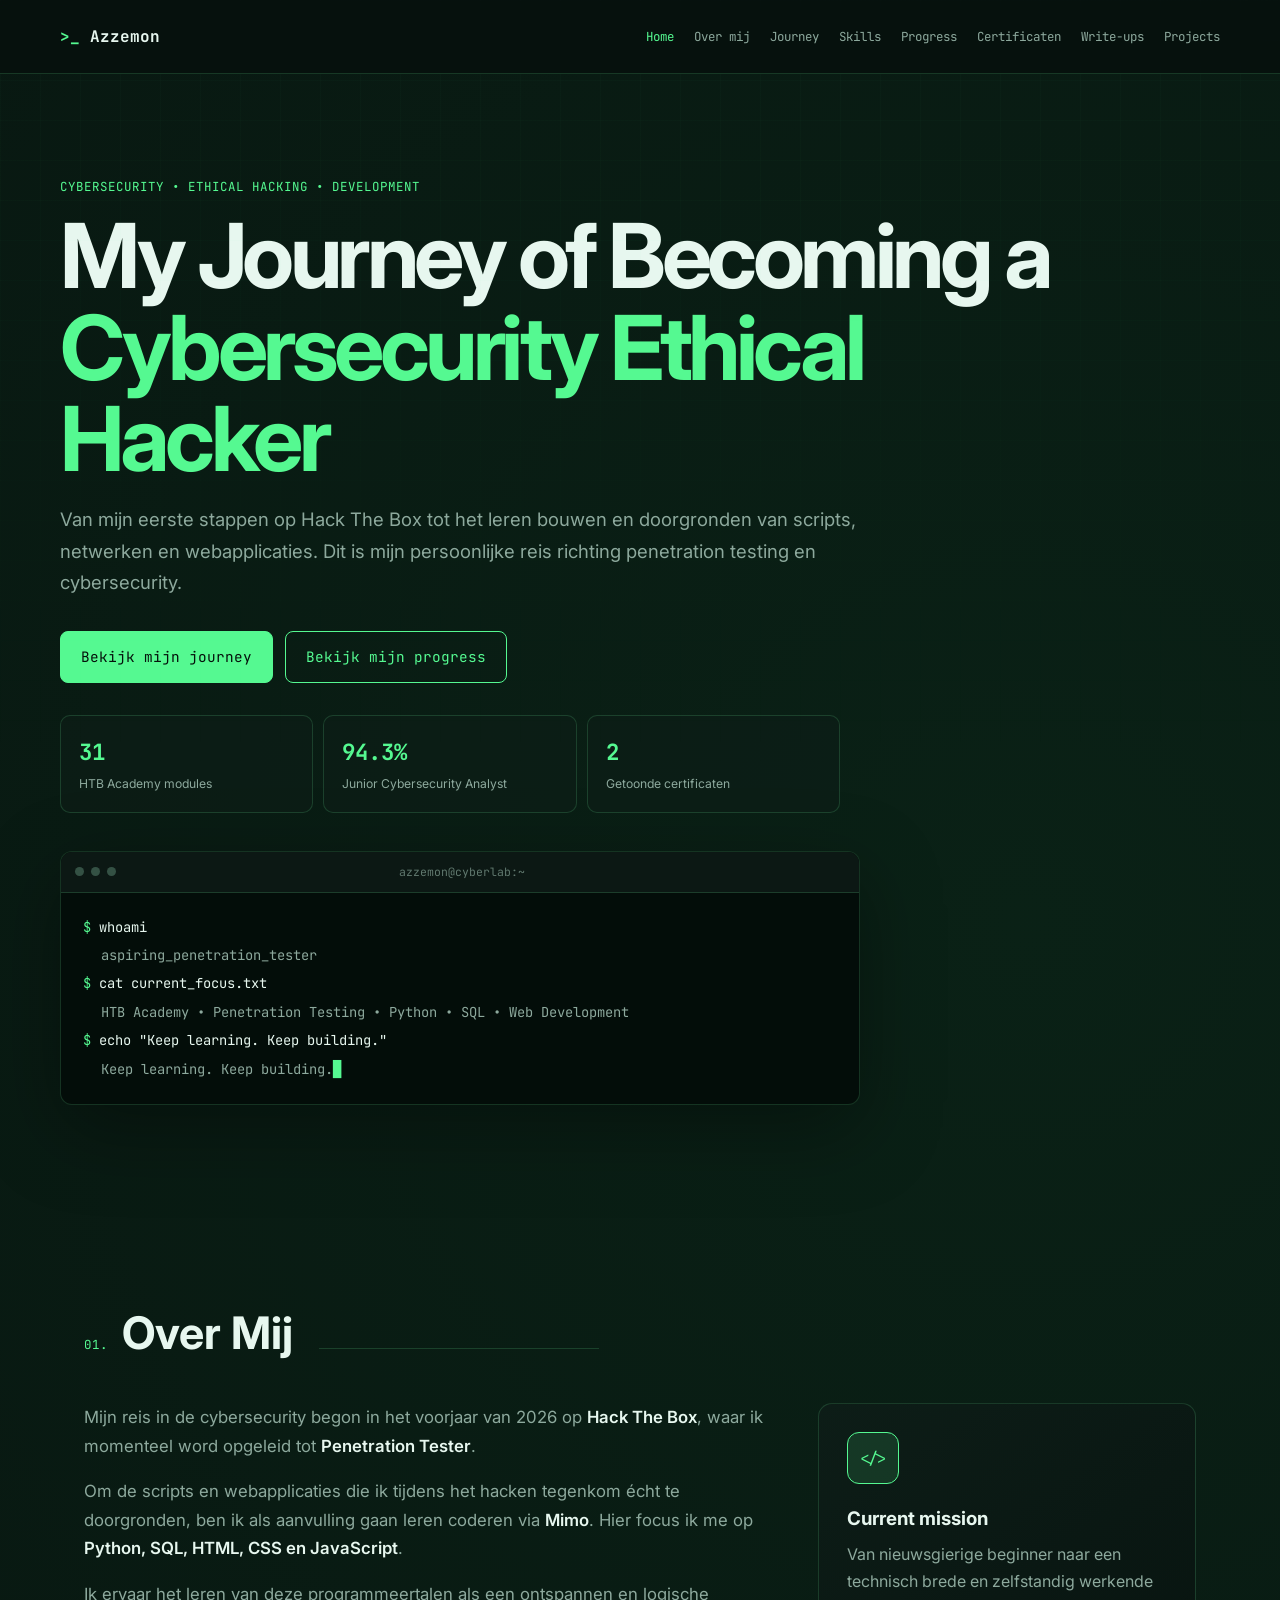
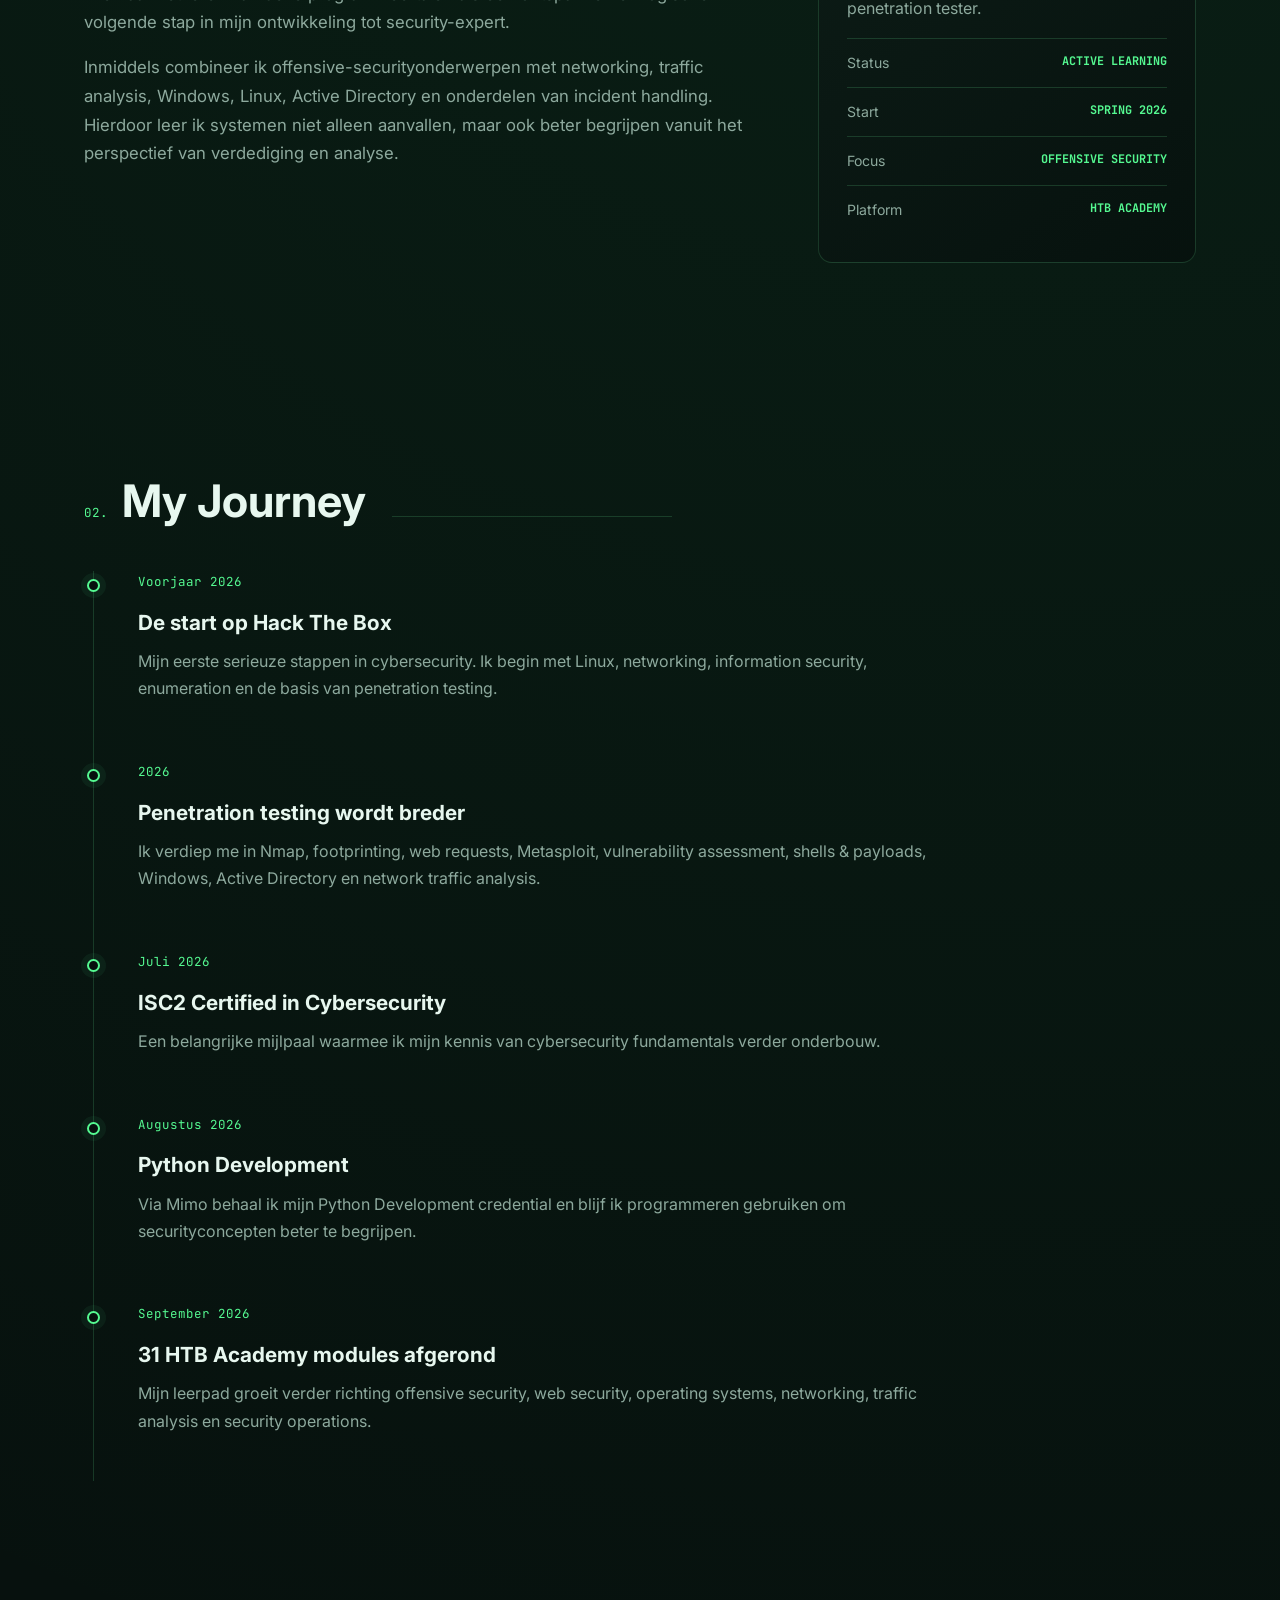
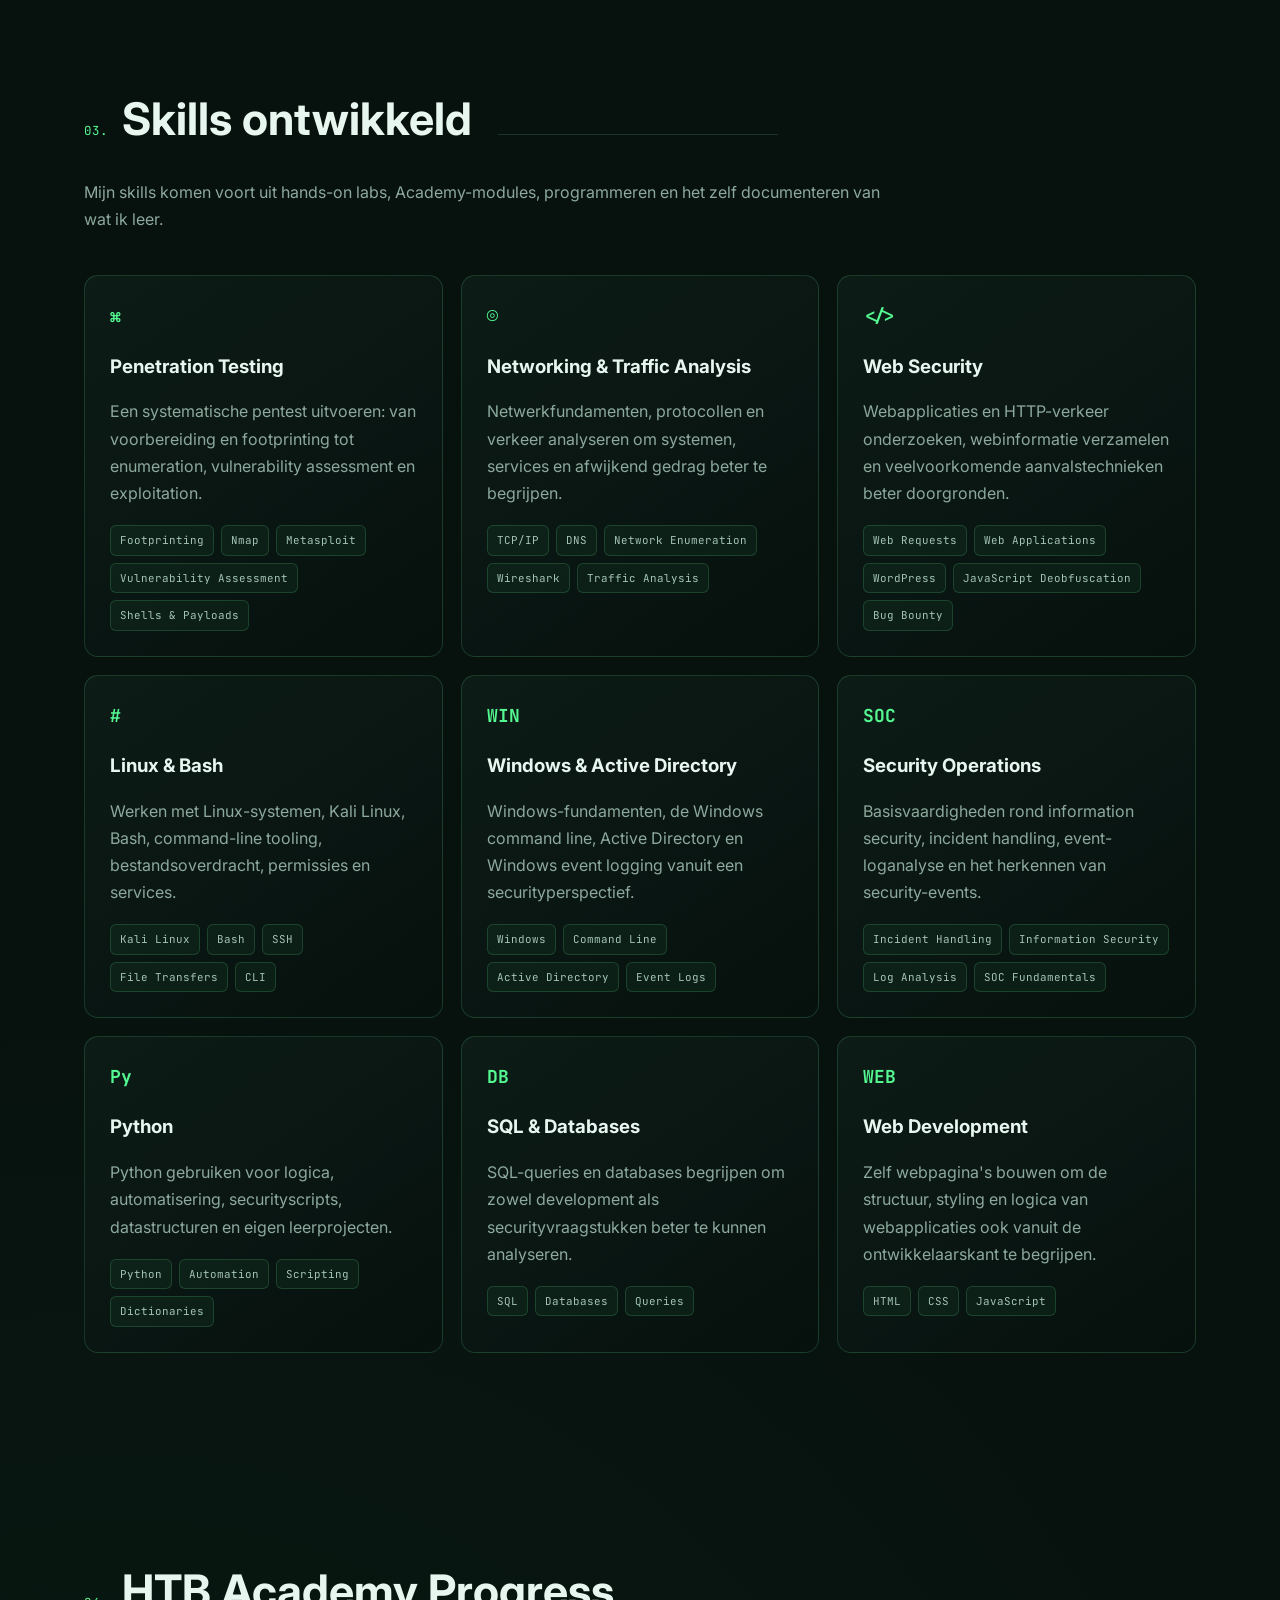
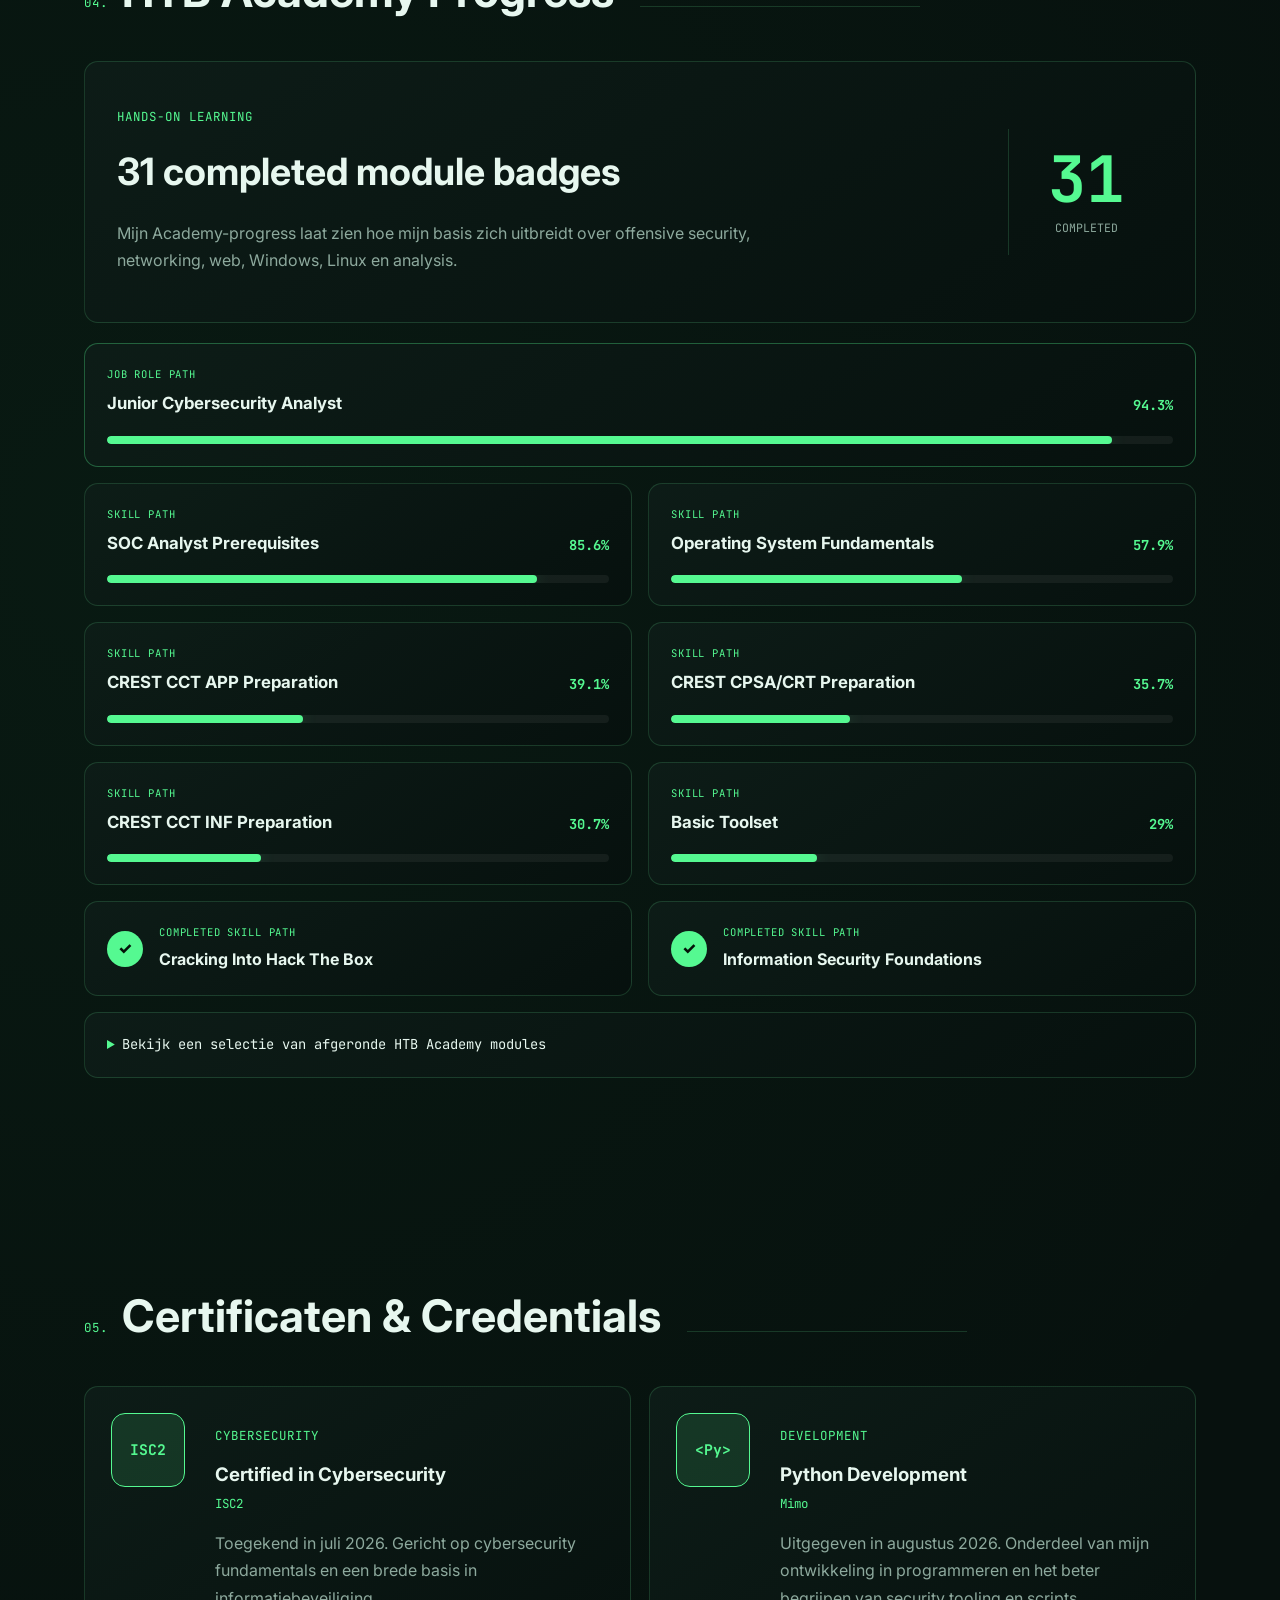
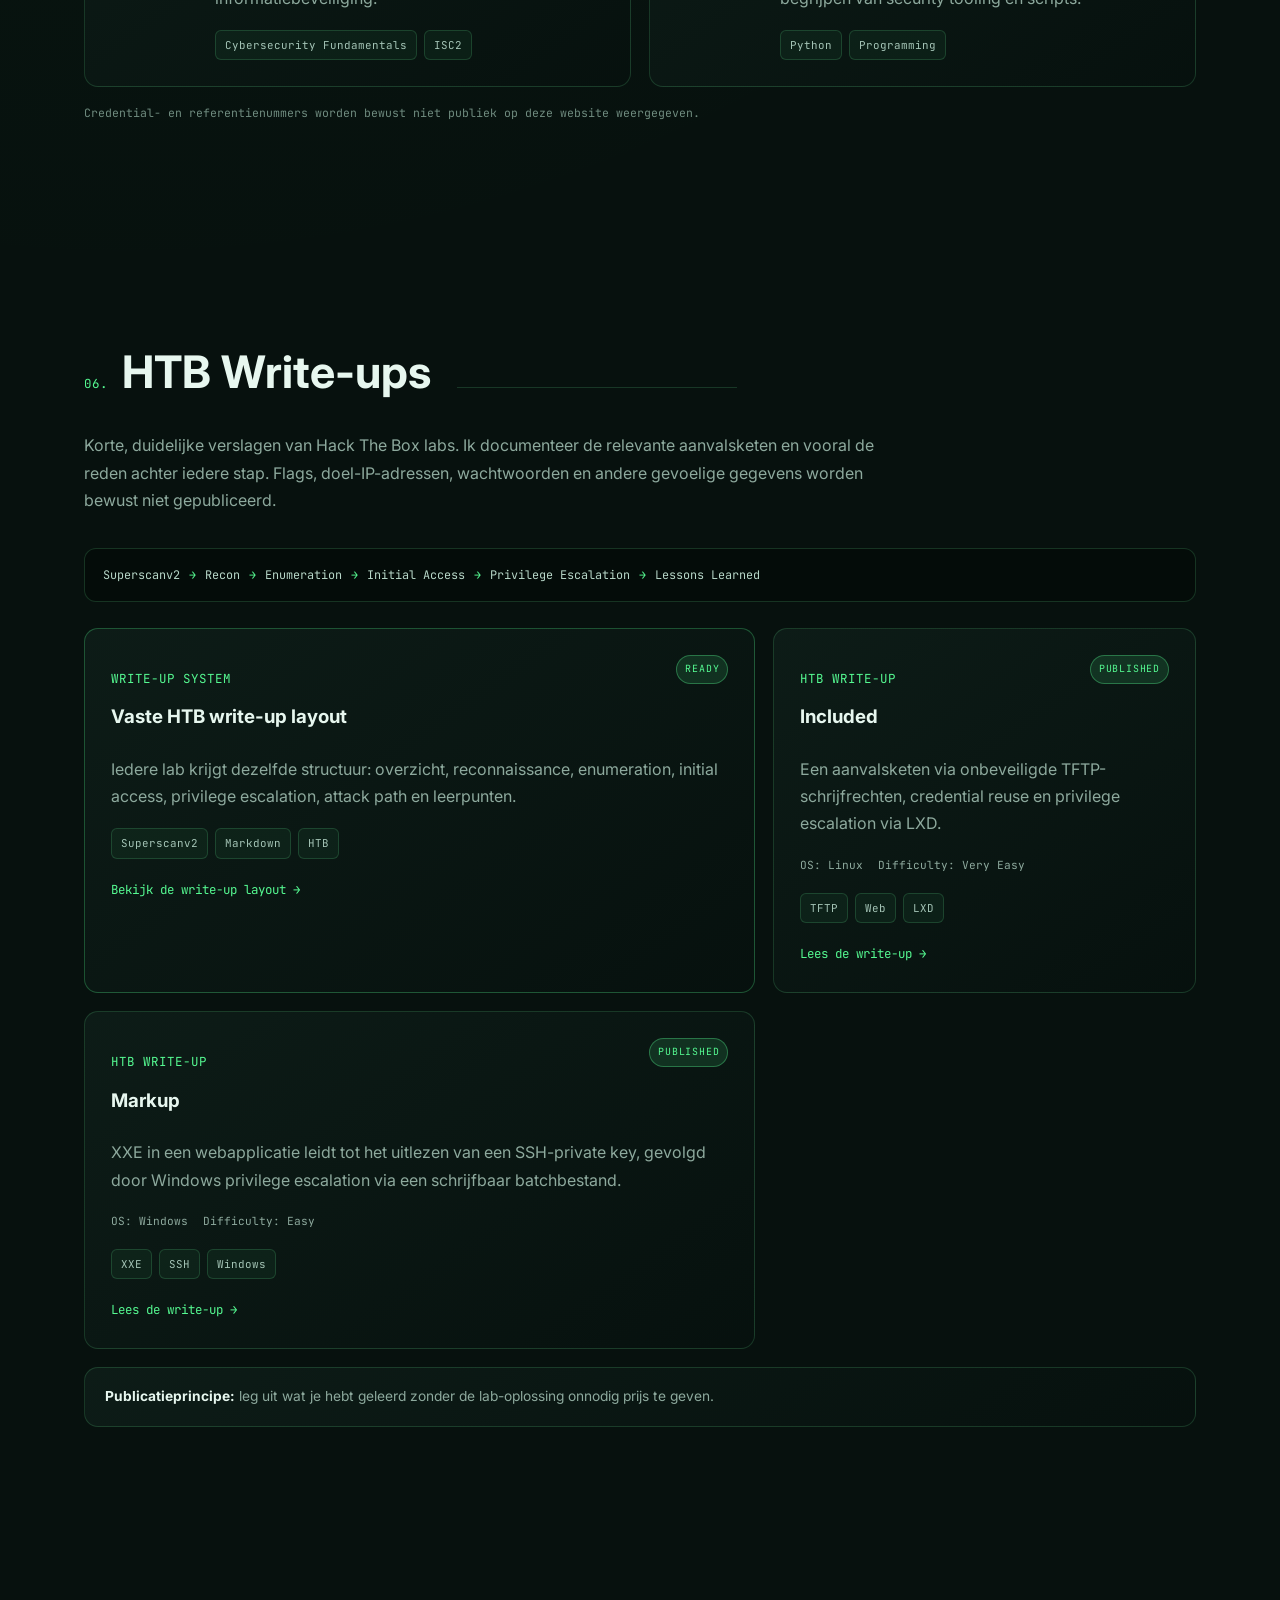
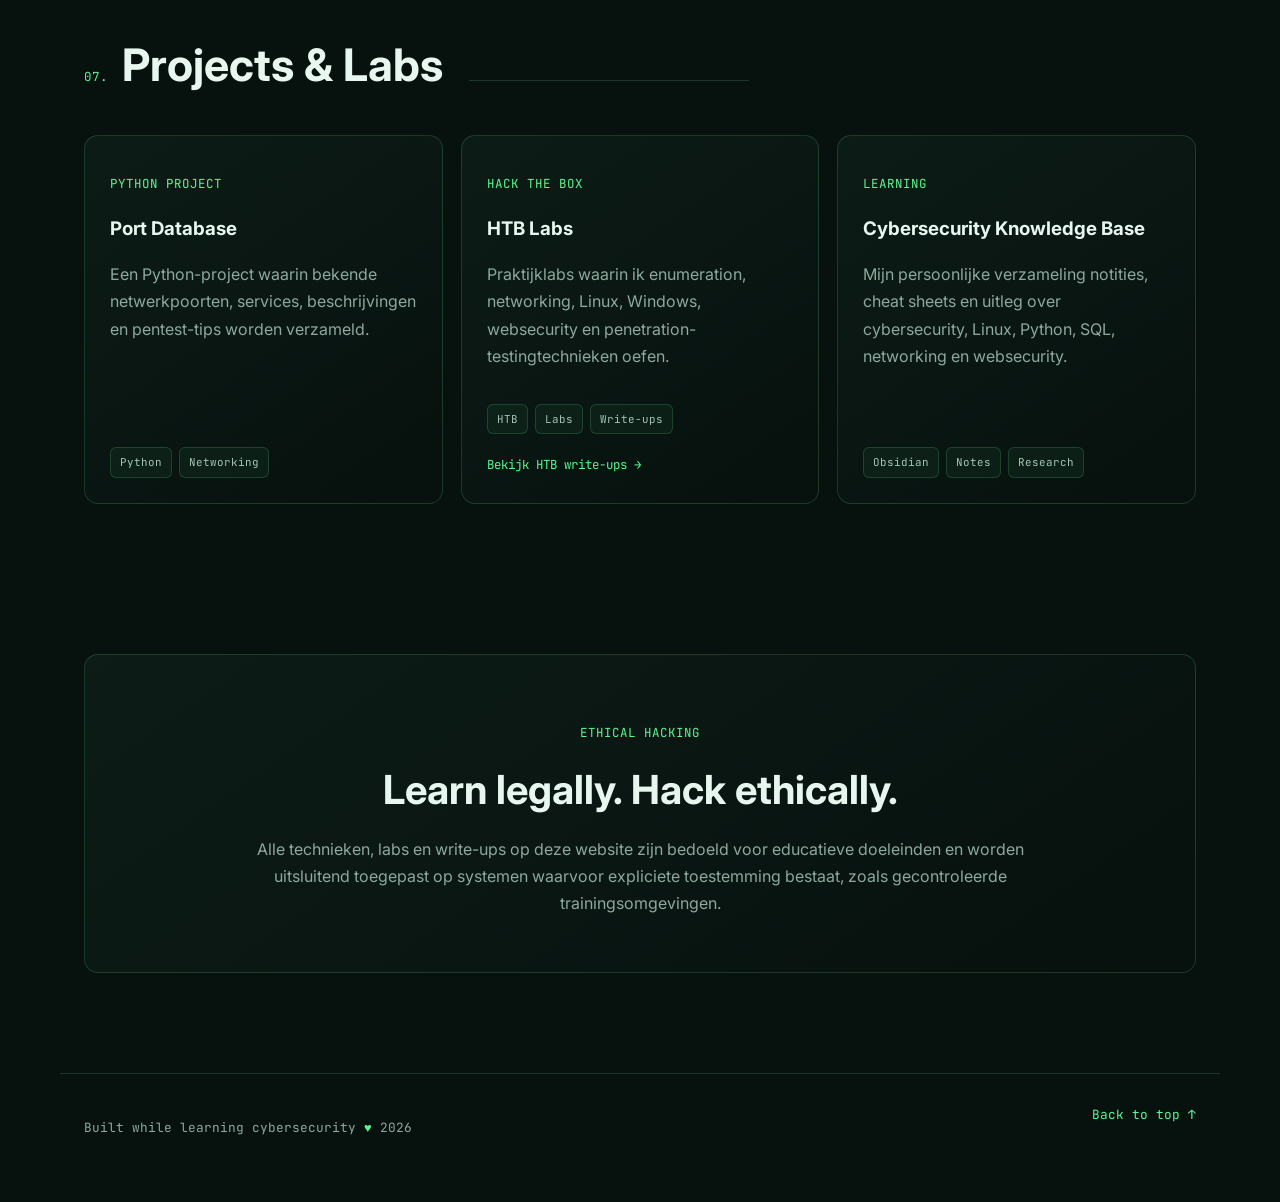
==== index.html @ 1c33bd92 "Initial website upload" ====
<!DOCTYPE html>
<html lang="nl">
<head>
  <meta charset="UTF-8">
  <meta name="viewport" content="width=device-width, initial-scale=1.0">
  <meta
    name="description"
    content="My Journey of Becoming a Cybersecurity Ethical Hacker - persoonlijke cybersecurity portfolio en leerjournaal."
  >
  <title>My Journey of Becoming a Cybersecurity Ethical Hacker</title>

  <link rel="preconnect" href="https://fonts.googleapis.com">
  <link rel="preconnect" href="https://fonts.gstatic.com" crossorigin>
  <link
    href="https://fonts.googleapis.com/css2?family=JetBrains+Mono:wght@400;500;600;700&family=Inter:wght@400;500;600;700&display=swap"
    rel="stylesheet"
  >
  <link rel="stylesheet" href="style.css">
</head>

<body>
  <header class="site-header">
    <a class="logo" href="#home"><span>&gt;_</span> Azzemon</a>

    <button
      class="menu-toggle"
      type="button"
      aria-label="Navigatie openen"
      aria-expanded="false"
    >
      <span></span>
      <span></span>
      <span></span>
    </button>

    <nav class="nav" aria-label="Hoofdnavigatie">
      <a href="#home">Home</a>
      <a href="#about">Over mij</a>
      <a href="#journey">Journey</a>
      <a href="#skills">Skills</a>
      <a href="#progress">Progress</a>
      <a href="#certificates">Certificaten</a>
      <a href="#writeups">Write-ups</a>
      <a href="#projects">Projects</a>
    </nav>
  </header>

  <main>
    <!-- HERO -->
    <section class="hero" id="home">
      <div class="hero-content">
        <p class="eyebrow">CYBERSECURITY • ETHICAL HACKING • DEVELOPMENT</p>

        <h1>
          My Journey of Becoming a
          <span>Cybersecurity Ethical Hacker</span>
        </h1>

        <p class="hero-copy">
          Van mijn eerste stappen op Hack The Box tot het leren bouwen en doorgronden
          van scripts, netwerken en webapplicaties. Dit is mijn persoonlijke reis
          richting penetration testing en cybersecurity.
        </p>

        <div class="hero-actions">
          <a class="button primary" href="#journey">Bekijk mijn journey</a>
          <a class="button secondary" href="#progress">Bekijk mijn progress</a>
        </div>

        <div class="quick-stats" aria-label="Cybersecurity voortgang">
          <article>
            <strong>31</strong>
            <span>HTB Academy modules</span>
          </article>
          <article>
            <strong>94.3%</strong>
            <span>Junior Cybersecurity Analyst</span>
          </article>
          <article>
            <strong>2</strong>
            <span>Getoonde certificaten</span>
          </article>
        </div>

        <div class="terminal" aria-label="Terminal voorbeeld">
          <div class="terminal-top">
            <span></span><span></span><span></span>
            <p>azzemon@cyberlab:~</p>
          </div>

          <div class="terminal-body">
            <p><span class="prompt">$</span> whoami</p>
            <p class="output">aspiring_penetration_tester</p>

            <p><span class="prompt">$</span> cat current_focus.txt</p>
            <p class="output">
              HTB Academy • Penetration Testing • Python • SQL • Web Development
            </p>

            <p><span class="prompt">$</span> echo "Keep learning. Keep building."</p>
            <p class="output">
              Keep learning. Keep building.<span class="cursor">█</span>
            </p>
          </div>
        </div>
      </div>
    </section>

    <!-- ABOUT -->
    <section class="section" id="about">
      <div class="section-heading">
        <p class="section-number">01.</p>
        <h2>Over Mij</h2>
      </div>

      <div class="about-grid">
        <div class="about-copy">
          <p>
            Mijn reis in de cybersecurity begon in het voorjaar van 2026 op
            <strong>Hack The Box</strong>, waar ik momenteel word opgeleid tot
            <strong>Penetration Tester</strong>.
          </p>

          <p>
            Om de scripts en webapplicaties die ik tijdens het hacken tegenkom écht
            te doorgronden, ben ik als aanvulling gaan leren coderen via
            <strong>Mimo</strong>. Hier focus ik me op
            <strong>Python, SQL, HTML, CSS en JavaScript</strong>.
          </p>

          <p>
            Ik ervaar het leren van deze programmeertalen als een ontspannen en
            logische volgende stap in mijn ontwikkeling tot security-expert.
          </p>

          <p>
            Inmiddels combineer ik offensive-securityonderwerpen met networking,
            traffic analysis, Windows, Linux, Active Directory en onderdelen van
            incident handling. Hierdoor leer ik systemen niet alleen aanvallen, maar
            ook beter begrijpen vanuit het perspectief van verdediging en analyse.
          </p>
        </div>

        <aside class="profile-card">
          <div class="profile-icon">&lt;/&gt;</div>
          <h3>Current mission</h3>
          <p>
            Van nieuwsgierige beginner naar een technisch brede en zelfstandig
            werkende penetration tester.
          </p>

          <div class="profile-stat">
            <span>Status</span>
            <strong>ACTIVE LEARNING</strong>
          </div>
          <div class="profile-stat">
            <span>Start</span>
            <strong>SPRING 2026</strong>
          </div>
          <div class="profile-stat">
            <span>Focus</span>
            <strong>OFFENSIVE SECURITY</strong>
          </div>
          <div class="profile-stat">
            <span>Platform</span>
            <strong>HTB ACADEMY</strong>
          </div>
        </aside>
      </div>
    </section>

    <!-- JOURNEY -->
    <section class="section" id="journey">
      <div class="section-heading">
        <p class="section-number">02.</p>
        <h2>My Journey</h2>
      </div>

      <div class="timeline">
        <article class="timeline-item">
          <div class="timeline-marker"></div>
          <p class="timeline-date">Voorjaar 2026</p>
          <h3>De start op Hack The Box</h3>
          <p>
            Mijn eerste serieuze stappen in cybersecurity. Ik begin met Linux,
            networking, information security, enumeration en de basis van
            penetration testing.
          </p>
        </article>

        <article class="timeline-item">
          <div class="timeline-marker"></div>
          <p class="timeline-date">2026</p>
          <h3>Penetration testing wordt breder</h3>
          <p>
            Ik verdiep me in Nmap, footprinting, web requests, Metasploit,
            vulnerability assessment, shells & payloads, Windows, Active Directory
            en network traffic analysis.
          </p>
        </article>

        <article class="timeline-item">
          <div class="timeline-marker"></div>
          <p class="timeline-date">Juli 2026</p>
          <h3>ISC2 Certified in Cybersecurity</h3>
          <p>
            Een belangrijke mijlpaal waarmee ik mijn kennis van cybersecurity
            fundamentals verder onderbouw.
          </p>
        </article>

        <article class="timeline-item">
          <div class="timeline-marker"></div>
          <p class="timeline-date">Augustus 2026</p>
          <h3>Python Development</h3>
          <p>
            Via Mimo behaal ik mijn Python Development credential en blijf ik
            programmeren gebruiken om securityconcepten beter te begrijpen.
          </p>
        </article>

        <article class="timeline-item">
          <div class="timeline-marker"></div>
          <p class="timeline-date">September 2026</p>
          <h3>31 HTB Academy modules afgerond</h3>
          <p>
            Mijn leerpad groeit verder richting offensive security, web security,
            operating systems, networking, traffic analysis en security operations.
          </p>
        </article>
      </div>
    </section>

    <!-- SKILLS -->
    <section class="section" id="skills">
      <div class="section-heading">
        <p class="section-number">03.</p>
        <h2>Skills ontwikkeld</h2>
      </div>

      <p class="section-intro">
        Mijn skills komen voort uit hands-on labs, Academy-modules, programmeren
        en het zelf documenteren van wat ik leer.
      </p>

      <div class="skills-grid">
        <article class="skill-card">
          <p class="skill-icon">⌘</p>
          <h3>Penetration Testing</h3>
          <p>
            Een systematische pentest uitvoeren: van voorbereiding en footprinting
            tot enumeration, vulnerability assessment en exploitation.
          </p>
          <div class="tags">
            <span>Footprinting</span>
            <span>Nmap</span>
            <span>Metasploit</span>
            <span>Vulnerability Assessment</span>
            <span>Shells & Payloads</span>
          </div>
        </article>

        <article class="skill-card">
          <p class="skill-icon">◎</p>
          <h3>Networking & Traffic Analysis</h3>
          <p>
            Netwerkfundamenten, protocollen en verkeer analyseren om systemen,
            services en afwijkend gedrag beter te begrijpen.
          </p>
          <div class="tags">
            <span>TCP/IP</span>
            <span>DNS</span>
            <span>Network Enumeration</span>
            <span>Wireshark</span>
            <span>Traffic Analysis</span>
          </div>
        </article>

        <article class="skill-card">
          <p class="skill-icon">&lt;/&gt;</p>
          <h3>Web Security</h3>
          <p>
            Webapplicaties en HTTP-verkeer onderzoeken, webinformatie verzamelen
            en veelvoorkomende aanvalstechnieken beter doorgronden.
          </p>
          <div class="tags">
            <span>Web Requests</span>
            <span>Web Applications</span>
            <span>WordPress</span>
            <span>JavaScript Deobfuscation</span>
            <span>Bug Bounty</span>
          </div>
        </article>

        <article class="skill-card">
          <p class="skill-icon">#</p>
          <h3>Linux & Bash</h3>
          <p>
            Werken met Linux-systemen, Kali Linux, Bash, command-line tooling,
            bestandsoverdracht, permissies en services.
          </p>
          <div class="tags">
            <span>Kali Linux</span>
            <span>Bash</span>
            <span>SSH</span>
            <span>File Transfers</span>
            <span>CLI</span>
          </div>
        </article>

        <article class="skill-card">
          <p class="skill-icon">WIN</p>
          <h3>Windows & Active Directory</h3>
          <p>
            Windows-fundamenten, de Windows command line, Active Directory en
            Windows event logging vanuit een securityperspectief.
          </p>
          <div class="tags">
            <span>Windows</span>
            <span>Command Line</span>
            <span>Active Directory</span>
            <span>Event Logs</span>
          </div>
        </article>

        <article class="skill-card">
          <p class="skill-icon">SOC</p>
          <h3>Security Operations</h3>
          <p>
            Basisvaardigheden rond information security, incident handling,
            event-loganalyse en het herkennen van security-events.
          </p>
          <div class="tags">
            <span>Incident Handling</span>
            <span>Information Security</span>
            <span>Log Analysis</span>
            <span>SOC Fundamentals</span>
          </div>
        </article>

        <article class="skill-card">
          <p class="skill-icon">Py</p>
          <h3>Python</h3>
          <p>
            Python gebruiken voor logica, automatisering, securityscripts,
            datastructuren en eigen leerprojecten.
          </p>
          <div class="tags">
            <span>Python</span>
            <span>Automation</span>
            <span>Scripting</span>
            <span>Dictionaries</span>
          </div>
        </article>

        <article class="skill-card">
          <p class="skill-icon">DB</p>
          <h3>SQL & Databases</h3>
          <p>
            SQL-queries en databases begrijpen om zowel development als
            securityvraagstukken beter te kunnen analyseren.
          </p>
          <div class="tags">
            <span>SQL</span>
            <span>Databases</span>
            <span>Queries</span>
          </div>
        </article>

        <article class="skill-card">
          <p class="skill-icon">WEB</p>
          <h3>Web Development</h3>
          <p>
            Zelf webpagina's bouwen om de structuur, styling en logica van
            webapplicaties ook vanuit de ontwikkelaarskant te begrijpen.
          </p>
          <div class="tags">
            <span>HTML</span>
            <span>CSS</span>
            <span>JavaScript</span>
          </div>
        </article>
      </div>
    </section>

    <!-- HTB PROGRESS -->
    <section class="section" id="progress">
      <div class="section-heading">
        <p class="section-number">04.</p>
        <h2>HTB Academy Progress</h2>
      </div>

      <div class="progress-hero">
        <div>
          <p class="eyebrow">HANDS-ON LEARNING</p>
          <h3>31 completed module badges</h3>
          <p>
            Mijn Academy-progress laat zien hoe mijn basis zich uitbreidt over
            offensive security, networking, web, Windows, Linux en analysis.
          </p>
        </div>

        <div class="progress-number">
          <strong>31</strong>
          <span>completed</span>
        </div>
      </div>

      <div class="path-grid">
        <article class="path-card featured">
          <div class="path-top">
            <div>
              <p class="path-label">JOB ROLE PATH</p>
              <h3>Junior Cybersecurity Analyst</h3>
            </div>
            <strong>94.3%</strong>
          </div>
          <div class="progress-track">
            <span style="width: 94.3%"></span>
          </div>
        </article>

        <article class="path-card">
          <div class="path-top">
            <div>
              <p class="path-label">SKILL PATH</p>
              <h3>SOC Analyst Prerequisites</h3>
            </div>
            <strong>85.6%</strong>
          </div>
          <div class="progress-track">
            <span style="width: 85.6%"></span>
          </div>
        </article>

        <article class="path-card">
          <div class="path-top">
            <div>
              <p class="path-label">SKILL PATH</p>
              <h3>Operating System Fundamentals</h3>
            </div>
            <strong>57.9%</strong>
          </div>
          <div class="progress-track">
            <span style="width: 57.9%"></span>
          </div>
        </article>

        <article class="path-card">
          <div class="path-top">
            <div>
              <p class="path-label">SKILL PATH</p>
              <h3>CREST CCT APP Preparation</h3>
            </div>
            <strong>39.1%</strong>
          </div>
          <div class="progress-track">
            <span style="width: 39.1%"></span>
          </div>
        </article>

        <article class="path-card">
          <div class="path-top">
            <div>
              <p class="path-label">SKILL PATH</p>
              <h3>CREST CPSA/CRT Preparation</h3>
            </div>
            <strong>35.7%</strong>
          </div>
          <div class="progress-track">
            <span style="width: 35.7%"></span>
          </div>
        </article>

        <article class="path-card">
          <div class="path-top">
            <div>
              <p class="path-label">SKILL PATH</p>
              <h3>CREST CCT INF Preparation</h3>
            </div>
            <strong>30.7%</strong>
          </div>
          <div class="progress-track">
            <span style="width: 30.7%"></span>
          </div>
        </article>

        <article class="path-card">
          <div class="path-top">
            <div>
              <p class="path-label">SKILL PATH</p>
              <h3>Basic Toolset</h3>
            </div>
            <strong>29%</strong>
          </div>
          <div class="progress-track">
            <span style="width: 29%"></span>
          </div>
        </article>
      </div>

      <div class="completed-paths">
        <article>
          <span class="check">✓</span>
          <div>
            <p class="path-label">COMPLETED SKILL PATH</p>
            <h3>Cracking Into Hack The Box</h3>
          </div>
        </article>

        <article>
          <span class="check">✓</span>
          <div>
            <p class="path-label">COMPLETED SKILL PATH</p>
            <h3>Information Security Foundations</h3>
          </div>
        </article>
      </div>

      <details class="module-list">
        <summary>Bekijk een selectie van afgeronde HTB Academy modules</summary>

        <div class="module-tags">
          <span>Learning Process</span>
          <span>Introduction to Academy</span>
          <span>Hacking WordPress</span>
          <span>Linux Fundamentals</span>
          <span>Network Enumeration with Nmap</span>
          <span>Introduction to Bash Scripting</span>
          <span>File Transfers</span>
          <span>Introduction to Networking</span>
          <span>Web Requests</span>
          <span>Using the Metasploit Framework</span>
          <span>JavaScript Deobfuscation</span>
          <span>Windows Fundamentals</span>
          <span>Introduction to Active Directory</span>
          <span>Introduction to Web Applications</span>
          <span>Getting Started</span>
          <span>Intro to Network Traffic Analysis</span>
          <span>Setting Up</span>
          <span>Penetration Testing Process</span>
          <span>Vulnerability Assessment</span>
          <span>Footprinting</span>
          <span>Shells &amp; Payloads</span>
          <span>Information Gathering - Web Edition</span>
          <span>Bug Bounty Hunting Process</span>
          <span>Introduction to Windows Command Line</span>
          <span>Incident Handling Process</span>
          <span>Windows Event Logs</span>
          <span>Introduction to Information Security</span>
          <span>Introduction to Penetration Testing</span>
          <span>Network Foundations</span>
          <span>Pentest in a Nutshell</span>
          <span>Malware Traffic Analysis with Wireshark</span>
        </div>
      </details>
    </section>

    <!-- CERTIFICATES -->
    <section class="section" id="certificates">
      <div class="section-heading">
        <p class="section-number">05.</p>
        <h2>Certificaten & Credentials</h2>
      </div>

      <div class="certificate-grid">
        <article class="certificate-card">
          <div class="certificate-badge">ISC2</div>
          <div>
            <p class="project-type">CYBERSECURITY</p>
            <h3>Certified in Cybersecurity</h3>
            <p class="issuer">ISC2</p>
            <p>
              Toegekend in juli 2026. Gericht op cybersecurity fundamentals en een
              brede basis in informatiebeveiliging.
            </p>
            <div class="tags">
              <span>Cybersecurity Fundamentals</span>
              <span>ISC2</span>
            </div>
          </div>
        </article>

        <article class="certificate-card">
          <div class="certificate-badge">&lt;Py&gt;</div>
          <div>
            <p class="project-type">DEVELOPMENT</p>
            <h3>Python Development</h3>
            <p class="issuer">Mimo</p>
            <p>
              Uitgegeven in augustus 2026. Onderdeel van mijn ontwikkeling in
              programmeren en het beter begrijpen van security tooling en scripts.
            </p>
            <div class="tags">
              <span>Python</span>
              <span>Programming</span>
            </div>
          </div>
        </article>
      </div>

      <p class="privacy-note">
        Credential- en referentienummers worden bewust niet publiek op deze website
        weergegeven.
      </p>
    </section>

    <!-- HTB WRITE-UPS -->
    <section class="section" id="writeups">
      <div class="section-heading">
        <p class="section-number">06.</p>
        <h2>HTB Write-ups</h2>
      </div>

      <p class="section-intro">
        Korte, duidelijke verslagen van Hack The Box labs. Ik documenteer de relevante
        aanvalsketen en vooral de reden achter iedere stap. Flags, doel-IP-adressen,
        wachtwoorden en andere gevoelige gegevens worden bewust niet gepubliceerd.
      </p>

      <div class="writeup-workflow" aria-label="Write-up workflow">
        <span>Superscanv2</span>
        <b>→</b>
        <span>Recon</span>
        <b>→</b>
        <span>Enumeration</span>
        <b>→</b>
        <span>Initial Access</span>
        <b>→</b>
        <span>Privilege Escalation</span>
        <b>→</b>
        <span>Lessons Learned</span>
      </div>

      <div class="writeups-grid">
        <article class="writeup-card writeup-card-featured">
          <div class="writeup-card-top">
            <div>
              <p class="project-type">WRITE-UP SYSTEM</p>
              <h3>Vaste HTB write-up layout</h3>
            </div>
            <span class="status-badge">READY</span>
          </div>
          <p>
            Iedere lab krijgt dezelfde structuur: overzicht, reconnaissance,
            enumeration, initial access, privilege escalation, attack path en leerpunten.
          </p>
          <div class="tags">
            <span>Superscanv2</span>
            <span>Markdown</span>
            <span>HTB</span>
          </div>
          <a class="text-link" href="writeups/_template.html">Bekijk de write-up layout →</a>
        </article>

        <article class="writeup-card">
          <div class="writeup-card-top">
            <div>
              <p class="project-type">HTB WRITE-UP</p>
              <h3>Included</h3>
            </div>
            <span class="status-badge">PUBLISHED</span>
          </div>
          <p>
            Een aanvalsketen via onbeveiligde TFTP-schrijfrechten, credential reuse
            en privilege escalation via LXD.
          </p>
          <div class="writeup-meta">
            <span>OS: Linux</span>
            <span>Difficulty: Very Easy</span>
          </div>
          <div class="tags">
            <span>TFTP</span>
            <span>Web</span>
            <span>LXD</span>
          </div>
          <a class="text-link" href="writeups/included.html">Lees de write-up →</a>
        </article>

        <article class="writeup-card">
          <div class="writeup-card-top">
            <div>
              <p class="project-type">HTB WRITE-UP</p>
              <h3>Markup</h3>
            </div>
            <span class="status-badge">PUBLISHED</span>
          </div>
          <p>
            XXE in een webapplicatie leidt tot het uitlezen van een SSH-private key,
            gevolgd door Windows privilege escalation via een schrijfbaar batchbestand.
          </p>
          <div class="writeup-meta">
            <span>OS: Windows</span>
            <span>Difficulty: Easy</span>
          </div>
          <div class="tags">
            <span>XXE</span>
            <span>SSH</span>
            <span>Windows</span>
          </div>
          <a class="text-link" href="writeups/markup.html">Lees de write-up →</a>
        </article>
      </div>

      <div class="publication-note">
        <p><strong>Publicatieprincipe:</strong> leg uit wat je hebt geleerd zonder de lab-oplossing onnodig prijs te geven.</p>
      </div>
    </section>

    <!-- PROJECTS -->
    <section class="section" id="projects">
      <div class="section-heading">
        <p class="section-number">07.</p>
        <h2>Projects & Labs</h2>
      </div>

      <div class="projects-grid">
        <article class="project-card">
          <div>
            <p class="project-type">PYTHON PROJECT</p>
            <h3>Port Database</h3>
            <p>
              Een Python-project waarin bekende netwerkpoorten, services,
              beschrijvingen en pentest-tips worden verzameld.
            </p>
          </div>

          <div class="tags">
            <span>Python</span>
            <span>Networking</span>
          </div>
        </article>

        <article class="project-card">
          <div>
            <p class="project-type">HACK THE BOX</p>
            <h3>HTB Labs</h3>
            <p>
              Praktijklabs waarin ik enumeration, networking, Linux, Windows,
              websecurity en penetration-testingtechnieken oefen.
            </p>
          </div>

          <div>
            <div class="tags">
              <span>HTB</span>
              <span>Labs</span>
              <span>Write-ups</span>
            </div>
            <a class="text-link" href="#writeups">Bekijk HTB write-ups →</a>
          </div>
        </article>

        <article class="project-card">
          <div>
            <p class="project-type">LEARNING</p>
            <h3>Cybersecurity Knowledge Base</h3>
            <p>
              Mijn persoonlijke verzameling notities, cheat sheets en uitleg over
              cybersecurity, Linux, Python, SQL, networking en websecurity.
            </p>
          </div>

          <div class="tags">
            <span>Obsidian</span>
            <span>Notes</span>
            <span>Research</span>
          </div>
        </article>
      </div>
    </section>

    <!-- ETHICS -->
    <section class="ethics section">
      <div class="ethics-card">
        <p class="section-number">ETHICAL HACKING</p>
        <h2>Learn legally. Hack ethically.</h2>
        <p>
          Alle technieken, labs en write-ups op deze website zijn bedoeld voor
          educatieve doeleinden en worden uitsluitend toegepast op systemen waarvoor
          expliciete toestemming bestaat, zoals gecontroleerde trainingsomgevingen.
        </p>
      </div>
    </section>
  </main>

  <footer>
    <p>Built while learning cybersecurity <span>♥</span> 2026</p>
    <a href="#home">Back to top ↑</a>
  </footer>

  <script src="script.js"></script>
</body>
</html>
---- style.css ----
/* ============================================
   My Journey of Becoming a Cybersecurity
   Ethical Hacker
   ============================================ */

:root {
  --bg: #07110e;
  --bg-soft: #0b1713;
  --card: #0e1d18;
  --card-hover: #12251e;
  --text: #e7f7ef;
  --muted: #8da99d;
  --accent: #55f991;
  --accent-soft: rgba(85, 249, 145, 0.12);
  --border: rgba(112, 255, 163, 0.16);
  --max-width: 1160px;
}

* {
  box-sizing: border-box;
}

html {
  scroll-behavior: smooth;
  scroll-padding-top: 92px;
}

body {
  margin: 0;
  background:
    radial-gradient(circle at 80% 10%, rgba(36, 175, 91, 0.10), transparent 30%),
    radial-gradient(circle at 10% 58%, rgba(36, 175, 91, 0.055), transparent 25%),
    var(--bg);
  color: var(--text);
  font-family: "Inter", sans-serif;
  line-height: 1.7;
}

body::before {
  content: "";
  position: fixed;
  inset: 0;
  pointer-events: none;
  background-image:
    linear-gradient(rgba(85, 249, 145, 0.025) 1px, transparent 1px),
    linear-gradient(90deg, rgba(85, 249, 145, 0.025) 1px, transparent 1px);
  background-size: 40px 40px;
  mask-image: linear-gradient(to bottom, black, transparent 90%);
}

a {
  color: inherit;
}

.site-header {
  position: sticky;
  top: 0;
  z-index: 50;
  display: flex;
  align-items: center;
  justify-content: space-between;
  min-height: 74px;
  padding: 0 max(24px, calc((100vw - var(--max-width)) / 2));
  background: rgba(7, 17, 14, 0.9);
  border-bottom: 1px solid var(--border);
  backdrop-filter: blur(18px);
}

.logo {
  flex: 0 0 auto;
  color: var(--text);
  text-decoration: none;
  font-family: "JetBrains Mono", monospace;
  font-weight: 700;
}

.logo span {
  color: var(--accent);
}

.nav {
  display: flex;
  align-items: center;
  justify-content: flex-end;
  flex-wrap: wrap;
  gap: 20px;
}

.nav a {
  color: var(--muted);
  text-decoration: none;
  font-family: "JetBrains Mono", monospace;
  font-size: 0.78rem;
  transition: 0.2s ease;
}

.nav a:hover,
.nav a.active {
  color: var(--accent);
}

.menu-toggle {
  display: none;
  width: 42px;
  height: 42px;
  border: 1px solid var(--border);
  background: transparent;
  border-radius: 8px;
}

.menu-toggle span {
  display: block;
  width: 19px;
  height: 1px;
  margin: 5px auto;
  background: var(--accent);
}

.hero {
  min-height: calc(100vh - 74px);
  display: grid;
  place-items: center;
  padding: 90px 24px;
}

.hero-content,
.section,
footer {
  width: min(100%, var(--max-width));
  margin-inline: auto;
}

.eyebrow,
.section-number,
.timeline-date,
.project-type,
.path-label {
  color: var(--accent);
  font-family: "JetBrains Mono", monospace;
  letter-spacing: 0.08em;
  font-size: 0.78rem;
}

.hero h1 {
  max-width: 1000px;
  margin: 12px 0 20px;
  font-size: clamp(2.65rem, 7vw, 5.8rem);
  line-height: 1.02;
  letter-spacing: -0.05em;
}

.hero h1 span {
  display: block;
  color: var(--accent);
}

.hero-copy {
  max-width: 800px;
  color: var(--muted);
  font-size: clamp(1rem, 2vw, 1.16rem);
}

.hero-actions {
  display: flex;
  flex-wrap: wrap;
  gap: 12px;
  margin: 32px 0;
}

.button {
  display: inline-block;
  padding: 13px 20px;
  border: 1px solid var(--accent);
  border-radius: 8px;
  text-decoration: none;
  font-family: "JetBrains Mono", monospace;
  font-size: 0.9rem;
  transition: 0.2s ease;
}

.button.primary {
  color: #05110b;
  background: var(--accent);
}

.button.primary:hover {
  transform: translateY(-2px);
  box-shadow: 0 10px 35px rgba(85, 249, 145, 0.18);
}

.button.secondary {
  color: var(--accent);
  background: transparent;
}

.button.secondary:hover {
  background: var(--accent-soft);
}

.quick-stats {
  display: grid;
  grid-template-columns: repeat(3, minmax(0, 1fr));
  max-width: 780px;
  gap: 10px;
  margin: 0 0 38px;
}

.quick-stats article {
  padding: 17px 18px;
  border: 1px solid var(--border);
  border-radius: 10px;
  background: rgba(14, 29, 24, 0.62);
}

.quick-stats strong,
.quick-stats span {
  display: block;
}

.quick-stats strong {
  color: var(--accent);
  font-family: "JetBrains Mono", monospace;
  font-size: 1.4rem;
}

.quick-stats span {
  margin-top: 3px;
  color: var(--muted);
  font-size: 0.76rem;
}

.terminal {
  max-width: 800px;
  overflow: hidden;
  border: 1px solid var(--border);
  border-radius: 12px;
  background: rgba(4, 12, 9, 0.92);
  box-shadow: 0 25px 80px rgba(0, 0, 0, 0.35);
  font-family: "JetBrains Mono", monospace;
  font-size: 0.86rem;
}

.terminal-top {
  display: flex;
  align-items: center;
  gap: 7px;
  padding: 10px 14px;
  background: #0c1814;
  border-bottom: 1px solid var(--border);
}

.terminal-top span {
  width: 9px;
  height: 9px;
  border-radius: 50%;
  background: #345144;
}

.terminal-top p {
  margin: 0 auto;
  padding-right: 45px;
  color: #60786e;
  font-size: 0.72rem;
}

.terminal-body {
  padding: 18px 22px;
}

.terminal-body p {
  margin: 5px 0;
}

.prompt {
  color: var(--accent);
}

.output {
  color: var(--muted);
  padding-left: 18px;
}

.cursor {
  color: var(--accent);
  animation: blink 1s steps(2) infinite;
}

@keyframes blink {
  50% { opacity: 0; }
}

.section {
  padding: 100px 24px;
}

.section-heading {
  display: flex;
  align-items: baseline;
  gap: 14px;
  margin-bottom: 32px;
}

.section-heading h2 {
  margin: 0;
  font-size: clamp(1.8rem, 4vw, 2.8rem);
}

.section-heading::after {
  content: "";
  width: min(280px, 30vw);
  height: 1px;
  margin-left: 12px;
  background: var(--border);
}

.section-intro {
  max-width: 800px;
  margin: -10px 0 42px;
  color: var(--muted);
}

.about-grid {
  display: grid;
  grid-template-columns: 1.45fr 0.8fr;
  gap: 50px;
  align-items: start;
}

.about-copy p {
  margin-top: 0;
  color: var(--muted);
  font-size: 1.05rem;
}

.about-copy strong {
  color: var(--text);
  font-weight: 600;
}

.profile-card,
.skill-card,
.project-card,
.ethics-card,
.path-card,
.certificate-card,
.progress-hero,
.completed-paths article,
.module-list {
  border: 1px solid var(--border);
  background: linear-gradient(
    145deg,
    rgba(14, 29, 24, 0.92),
    rgba(7, 17, 14, 0.92)
  );
  border-radius: 14px;
}

.profile-card {
  padding: 28px;
}

.profile-icon {
  display: grid;
  place-items: center;
  width: 52px;
  height: 52px;
  border: 1px solid var(--accent);
  border-radius: 12px;
  color: var(--accent);
  background: var(--accent-soft);
  font-family: "JetBrains Mono", monospace;
}

.profile-card h3 {
  margin-bottom: 6px;
}

.profile-card > p {
  margin-top: 0;
  color: var(--muted);
}

.profile-stat {
  display: flex;
  justify-content: space-between;
  gap: 18px;
  padding: 12px 0;
  border-top: 1px solid var(--border);
  font-size: 0.88rem;
}

.profile-stat span {
  color: var(--muted);
}

.profile-stat strong {
  color: var(--accent);
  font-family: "JetBrains Mono", monospace;
  font-size: 0.74rem;
  text-align: right;
}

.timeline {
  position: relative;
  margin-left: 9px;
  padding-left: 44px;
  border-left: 1px solid var(--border);
}

.timeline-item {
  position: relative;
  max-width: 800px;
  padding: 0 0 46px;
}

.timeline-marker {
  position: absolute;
  left: -51px;
  top: 8px;
  width: 13px;
  height: 13px;
  border: 2px solid var(--accent);
  border-radius: 50%;
  background: var(--bg);
  box-shadow: 0 0 0 6px rgba(85, 249, 145, 0.06);
}

.timeline-item h3 {
  margin: 3px 0 8px;
  font-size: 1.3rem;
}

.timeline-item p:last-child {
  margin: 0;
  color: var(--muted);
}

.skills-grid {
  display: grid;
  grid-template-columns: repeat(3, 1fr);
  gap: 18px;
}

.skill-card,
.project-card {
  padding: 25px;
  transition: 0.22s ease;
}

.skill-card:hover,
.project-card:hover,
.path-card:hover,
.certificate-card:hover {
  transform: translateY(-4px);
  border-color: rgba(85, 249, 145, 0.38);
  background: var(--card-hover);
}

.skill-icon {
  margin: 0;
  color: var(--accent);
  font-family: "JetBrains Mono", monospace;
  font-weight: 700;
  font-size: 1.12rem;
}

.skill-card h3,
.project-card h3 {
  margin-bottom: 8px;
}

.skill-card > p:not(.skill-icon),
.project-card p:not(.project-type) {
  color: var(--muted);
}

.tags {
  display: flex;
  flex-wrap: wrap;
  gap: 7px;
  margin-top: 18px;
}

.tags span,
.module-tags span {
  padding: 5px 9px;
  border: 1px solid var(--border);
  border-radius: 6px;
  color: #a4c4b6;
  background: rgba(85, 249, 145, 0.05);
  font-family: "JetBrains Mono", monospace;
  font-size: 0.68rem;
}

.progress-hero {
  display: flex;
  align-items: center;
  justify-content: space-between;
  gap: 30px;
  padding: 32px;
  margin-bottom: 20px;
}

.progress-hero > div:first-child {
  max-width: 720px;
}

.progress-hero h3 {
  margin: 4px 0 8px;
  font-size: clamp(1.5rem, 4vw, 2.35rem);
}

.progress-hero p:last-child {
  color: var(--muted);
}

.progress-number {
  flex: 0 0 auto;
  min-width: 155px;
  padding: 18px 25px;
  text-align: center;
  border-left: 1px solid var(--border);
}

.progress-number strong,
.progress-number span {
  display: block;
}

.progress-number strong {
  color: var(--accent);
  font-family: "JetBrains Mono", monospace;
  font-size: clamp(2.6rem, 7vw, 4rem);
  line-height: 1;
}

.progress-number span {
  margin-top: 7px;
  color: var(--muted);
  font-family: "JetBrains Mono", monospace;
  font-size: 0.72rem;
  text-transform: uppercase;
}

.path-grid {
  display: grid;
  grid-template-columns: repeat(2, 1fr);
  gap: 16px;
}

.path-card {
  padding: 22px;
  transition: 0.22s ease;
}

.path-card.featured {
  grid-column: 1 / -1;
  border-color: rgba(85, 249, 145, 0.32);
}

.path-top {
  display: flex;
  align-items: flex-end;
  justify-content: space-between;
  gap: 18px;
}

.path-top h3 {
  margin: 5px 0 0;
  font-size: 1.05rem;
}

.path-top > strong {
  color: var(--accent);
  font-family: "JetBrains Mono", monospace;
  font-size: 0.86rem;
}

.path-label {
  margin: 0;
  font-size: 0.66rem;
}

.progress-track {
  height: 8px;
  margin-top: 18px;
  overflow: hidden;
  background: rgba(255, 255, 255, 0.055);
  border-radius: 999px;
}

.progress-track span {
  display: block;
  height: 100%;
  border-radius: inherit;
  background: var(--accent);
  box-shadow: 0 0 18px rgba(85, 249, 145, 0.2);
}

.completed-paths {
  display: grid;
  grid-template-columns: repeat(2, 1fr);
  gap: 16px;
  margin-top: 16px;
}

.completed-paths article {
  display: flex;
  align-items: center;
  gap: 16px;
  padding: 22px;
}

.completed-paths h3 {
  margin: 4px 0 0;
  font-size: 1rem;
}

.check {
  display: grid;
  place-items: center;
  flex: 0 0 36px;
  width: 36px;
  height: 36px;
  border-radius: 50%;
  color: #041108;
  background: var(--accent);
  font-weight: 800;
}

.module-list {
  margin-top: 16px;
  padding: 20px 22px;
}

.module-list summary {
  cursor: pointer;
  color: var(--text);
  font-family: "JetBrains Mono", monospace;
  font-size: 0.86rem;
}

.module-list summary::marker {
  color: var(--accent);
}

.module-tags {
  display: flex;
  flex-wrap: wrap;
  gap: 8px;
  margin-top: 20px;
}

.certificate-grid {
  display: grid;
  grid-template-columns: repeat(2, 1fr);
  gap: 18px;
}

.certificate-card {
  display: grid;
  grid-template-columns: 82px 1fr;
  gap: 22px;
  padding: 26px;
  transition: 0.22s ease;
}

.certificate-badge {
  display: grid;
  place-items: center;
  width: 74px;
  height: 74px;
  border: 1px solid var(--accent);
  border-radius: 14px;
  color: var(--accent);
  background: var(--accent-soft);
  font-family: "JetBrains Mono", monospace;
  font-size: 0.92rem;
  font-weight: 700;
}

.certificate-card h3 {
  margin: 2px 0 2px;
}

.certificate-card p:not(.project-type) {
  color: var(--muted);
}

.certificate-card .issuer {
  margin: 0 0 12px;
  color: var(--accent) !important;
  font-family: "JetBrains Mono", monospace;
  font-size: 0.78rem;
}

.privacy-note {
  margin-top: 16px;
  color: #6f8b7f;
  font-family: "JetBrains Mono", monospace;
  font-size: 0.72rem;
}

.projects-grid {
  display: grid;
  grid-template-columns: repeat(3, 1fr);
  gap: 18px;
}

.project-card {
  min-height: 270px;
  display: flex;
  flex-direction: column;
  justify-content: space-between;
}

.ethics {
  padding-top: 50px;
}

.ethics-card {
  padding: clamp(28px, 5vw, 55px);
  text-align: center;
}

.ethics-card h2 {
  margin: 4px 0 12px;
  font-size: clamp(1.7rem, 4vw, 2.5rem);
}

.ethics-card p:last-child {
  max-width: 770px;
  margin: auto;
  color: var(--muted);
}

footer {
  display: flex;
  justify-content: space-between;
  padding: 30px 24px 50px;
  border-top: 1px solid var(--border);
  color: var(--muted);
  font-family: "JetBrains Mono", monospace;
  font-size: 0.8rem;
}

footer span,
footer a {
  color: var(--accent);
}

footer a {
  text-decoration: none;
}



/* ============================================
   HTB Write-ups
   ============================================ */
.writeup-workflow {
  display: flex;
  align-items: center;
  flex-wrap: wrap;
  gap: 9px;
  margin: -8px 0 26px;
  padding: 16px 18px;
  border: 1px solid var(--border);
  border-radius: 12px;
  background: rgba(4, 12, 9, 0.65);
  font-family: "JetBrains Mono", monospace;
  font-size: 0.74rem;
}

.writeup-workflow span {
  color: #b7d7c8;
}

.writeup-workflow b {
  color: var(--accent);
  font-weight: 500;
}

.writeups-grid {
  display: grid;
  grid-template-columns: 1.35fr 0.85fr;
  gap: 18px;
}

.writeup-card,
.publication-note,
.writeup-article,
.writeup-toc,
.attack-path {
  border: 1px solid var(--border);
  background: linear-gradient(
    145deg,
    rgba(14, 29, 24, 0.92),
    rgba(7, 17, 14, 0.92)
  );
  border-radius: 14px;
}

.writeup-card {
  padding: 26px;
  transition: 0.22s ease;
}

.writeup-card:hover {
  transform: translateY(-4px);
  border-color: rgba(85, 249, 145, 0.38);
  background: var(--card-hover);
}

.writeup-card-featured {
  border-color: rgba(85, 249, 145, 0.28);
}

.writeup-card-top {
  display: flex;
  align-items: flex-start;
  justify-content: space-between;
  gap: 18px;
}

.writeup-card h3 {
  margin: 3px 0 7px;
}

.writeup-card > p {
  color: var(--muted);
}

.status-badge {
  flex: 0 0 auto;
  padding: 5px 8px;
  border: 1px solid rgba(85, 249, 145, 0.34);
  border-radius: 999px;
  color: var(--accent);
  background: var(--accent-soft);
  font-family: "JetBrains Mono", monospace;
  font-size: 0.62rem;
  letter-spacing: 0.08em;
}

.muted-badge {
  color: var(--muted);
  border-color: var(--border);
  background: transparent;
}

.writeup-meta {
  display: flex;
  flex-wrap: wrap;
  gap: 8px 15px;
  margin-top: 18px;
  color: var(--muted);
  font-family: "JetBrains Mono", monospace;
  font-size: 0.7rem;
}

.text-link {
  display: inline-block;
  margin-top: 20px;
  color: var(--accent);
  text-decoration: none;
  font-family: "JetBrains Mono", monospace;
  font-size: 0.78rem;
}

.text-link:hover {
  text-decoration: underline;
}

.publication-note {
  margin-top: 18px;
  padding: 17px 20px;
}

.publication-note p {
  margin: 0;
  color: var(--muted);
  font-size: 0.86rem;
}

.publication-note strong {
  color: var(--text);
}

/* Standalone write-up pages */
.writeup-page main {
  width: min(100%, 980px);
  margin-inline: auto;
  padding: 70px 24px 110px;
}

.writeup-page .site-header {
  padding-left: max(24px, calc((100vw - 980px) / 2));
  padding-right: max(24px, calc((100vw - 980px) / 2));
}

.writeup-back {
  color: var(--accent);
  text-decoration: none;
  font-family: "JetBrains Mono", monospace;
  font-size: 0.78rem;
}

.writeup-hero {
  padding: 55px 0 35px;
}

.writeup-hero h1 {
  max-width: 800px;
  margin: 8px 0 14px;
  font-size: clamp(2.3rem, 7vw, 4.6rem);
  line-height: 1.04;
  letter-spacing: -0.045em;
}

.writeup-hero > p:not(.eyebrow) {
  max-width: 760px;
  color: var(--muted);
}

.writeup-summary {
  display: flex;
  flex-wrap: wrap;
  gap: 9px;
  margin-top: 24px;
}

.writeup-summary span {
  padding: 6px 10px;
  border: 1px solid var(--border);
  border-radius: 7px;
  color: #a7c6b8;
  background: rgba(85, 249, 145, 0.05);
  font-family: "JetBrains Mono", monospace;
  font-size: 0.7rem;
}

.writeup-toc {
  padding: 20px 24px;
  margin-bottom: 18px;
}

.writeup-toc strong {
  display: block;
  margin-bottom: 9px;
  font-family: "JetBrains Mono", monospace;
  font-size: 0.78rem;
}

.writeup-toc a {
  display: inline-block;
  margin: 4px 14px 4px 0;
  color: var(--muted);
  text-decoration: none;
  font-family: "JetBrains Mono", monospace;
  font-size: 0.73rem;
}

.writeup-toc a:hover {
  color: var(--accent);
}

.writeup-article {
  padding: clamp(24px, 5vw, 45px);
}

.writeup-article section {
  padding: 23px 0;
  border-bottom: 1px solid var(--border);
}

.writeup-article section:first-child {
  padding-top: 0;
}

.writeup-article section:last-child {
  padding-bottom: 0;
  border-bottom: 0;
}

.writeup-article h2 {
  margin: 0 0 12px;
  font-size: 1.45rem;
}

.writeup-article h3 {
  margin: 18px 0 8px;
  font-size: 1rem;
}

.writeup-article p,
.writeup-article li {
  color: var(--muted);
}

.writeup-article strong {
  color: var(--text);
}

.writeup-table {
  width: 100%;
  margin: 18px 0;
  border-collapse: collapse;
  font-size: 0.83rem;
}

.writeup-table th,
.writeup-table td {
  padding: 11px 12px;
  text-align: left;
  border-bottom: 1px solid var(--border);
}

.writeup-table th {
  color: var(--accent);
  font-family: "JetBrains Mono", monospace;
  font-weight: 500;
}

.writeup-table td {
  color: var(--muted);
}

.attack-path {
  padding: 18px 20px;
  overflow-x: auto;
  color: #a9cbbb;
  background: rgba(4, 12, 9, 0.8);
  font-family: "JetBrains Mono", monospace;
  font-size: 0.78rem;
  line-height: 1.8;
  white-space: pre;
}

.writeup-callout {
  margin: 16px 0;
  padding: 14px 17px;
  border-left: 2px solid var(--accent);
  background: rgba(85, 249, 145, 0.055);
  color: var(--muted);
}

.writeup-disclaimer {
  margin-top: 20px;
  color: #6f8b7f;
  font-size: 0.75rem;
}


@media (max-width: 950px) {
  .nav {
    gap: 13px;
  }

  .nav a {
    font-size: 0.7rem;
  }

  .skills-grid,
  .projects-grid {
    grid-template-columns: repeat(2, 1fr);
  }

  .writeups-grid {
    grid-template-columns: 1fr;
  }

  .certificate-grid {
    grid-template-columns: 1fr;
  }

  .about-grid {
    grid-template-columns: 1fr;
  }
}

@media (max-width: 760px) {
  .menu-toggle {
    display: block;
  }

  .nav {
    display: none;
    position: absolute;
    top: 74px;
    left: 16px;
    right: 16px;
    flex-direction: column;
    align-items: stretch;
    gap: 0;
    padding: 10px;
    border: 1px solid var(--border);
    border-radius: 10px;
    background: #091510;
  }

  .nav.open {
    display: flex;
  }

  .nav a {
    padding: 11px 12px;
    font-size: 0.78rem;
  }

  .quick-stats {
    grid-template-columns: 1fr;
  }

  .path-grid,
  .completed-paths {
    grid-template-columns: 1fr;
  }

  .path-card.featured {
    grid-column: auto;
  }

  .progress-hero {
    align-items: stretch;
    flex-direction: column;
  }

  .progress-number {
    border-left: 0;
    border-top: 1px solid var(--border);
  }
}

@media (max-width: 620px) {
  .hero {
    padding-top: 60px;
  }

  .skills-grid,
  .projects-grid {
    grid-template-columns: 1fr;
  }

  .writeup-workflow b {
    display: none;
  }

  .writeup-workflow span {
    width: 100%;
  }

  .certificate-card {
    grid-template-columns: 1fr;
  }

  .section {
    padding-top: 75px;
    padding-bottom: 75px;
  }

  .section-heading::after {
    display: none;
  }

  .path-top {
    align-items: flex-start;
    flex-direction: column;
    gap: 8px;
  }

  footer {
    flex-direction: column;
    gap: 8px;
  }
}
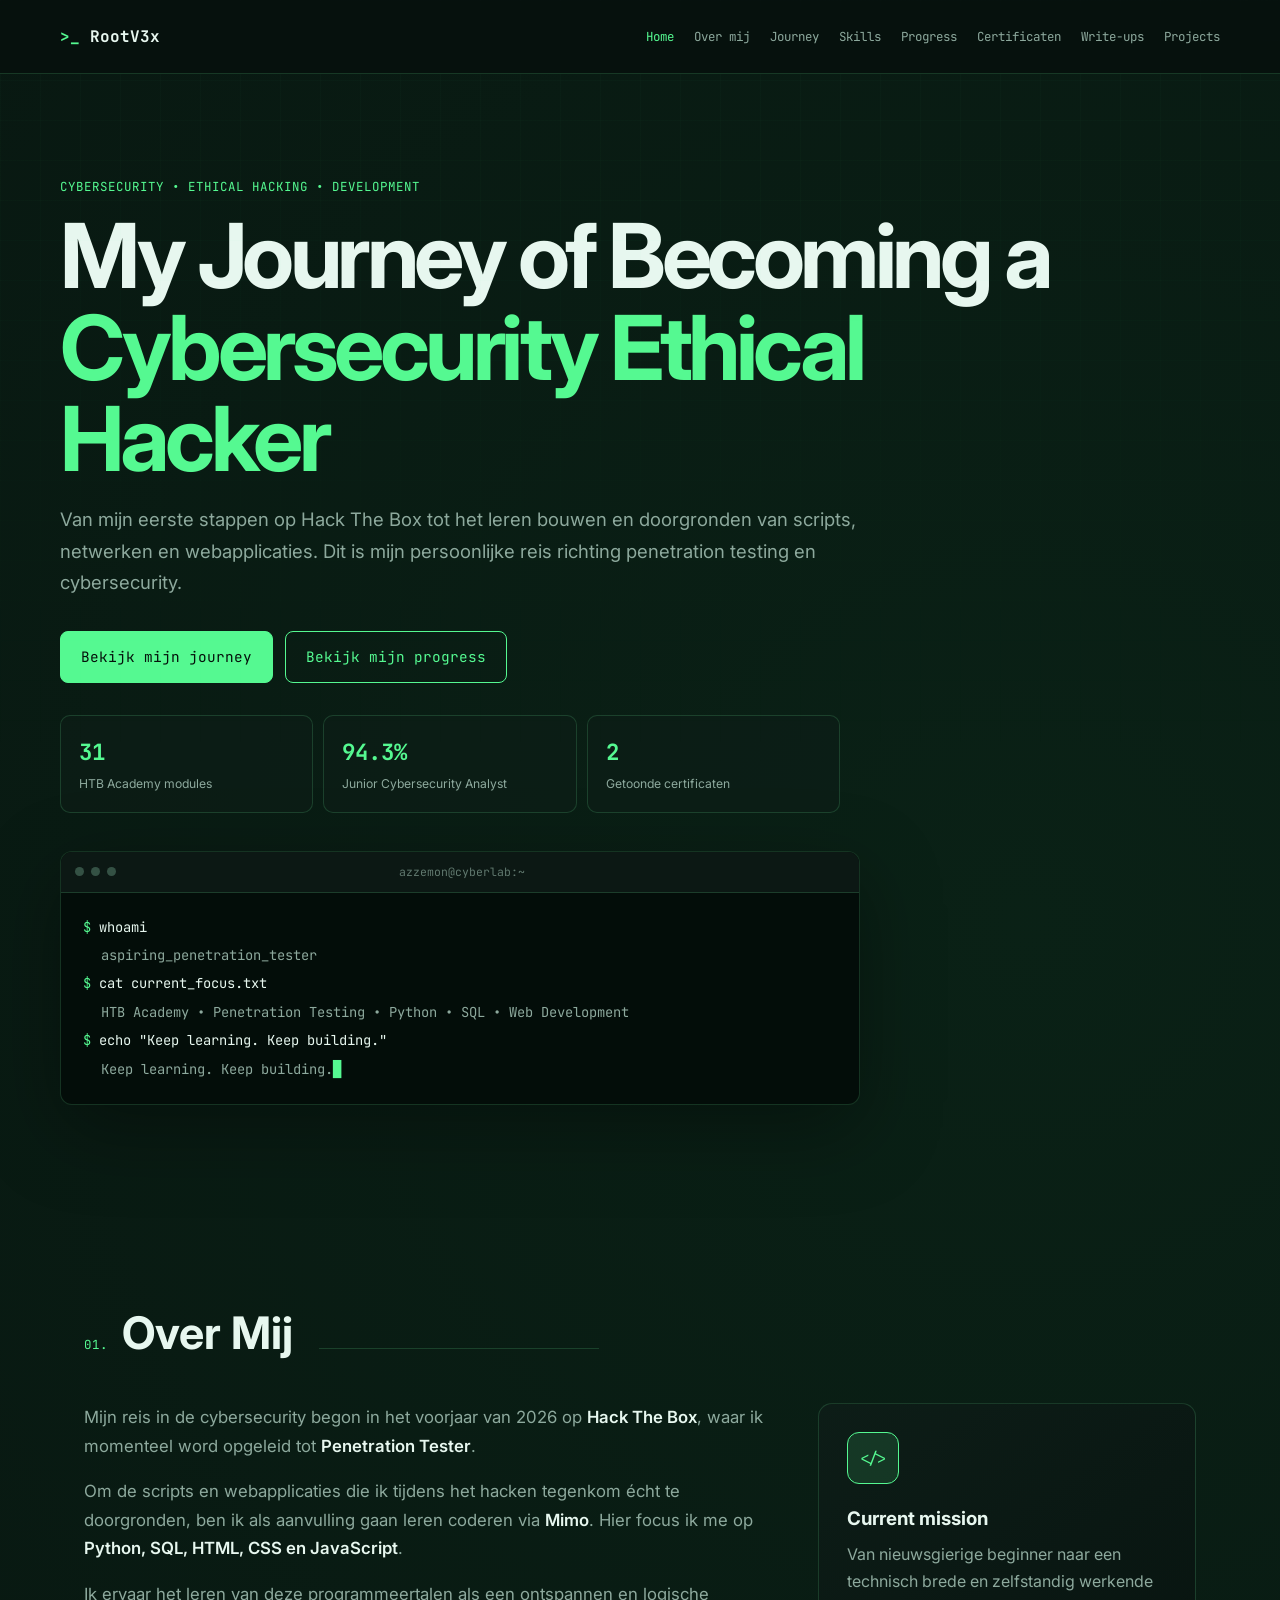
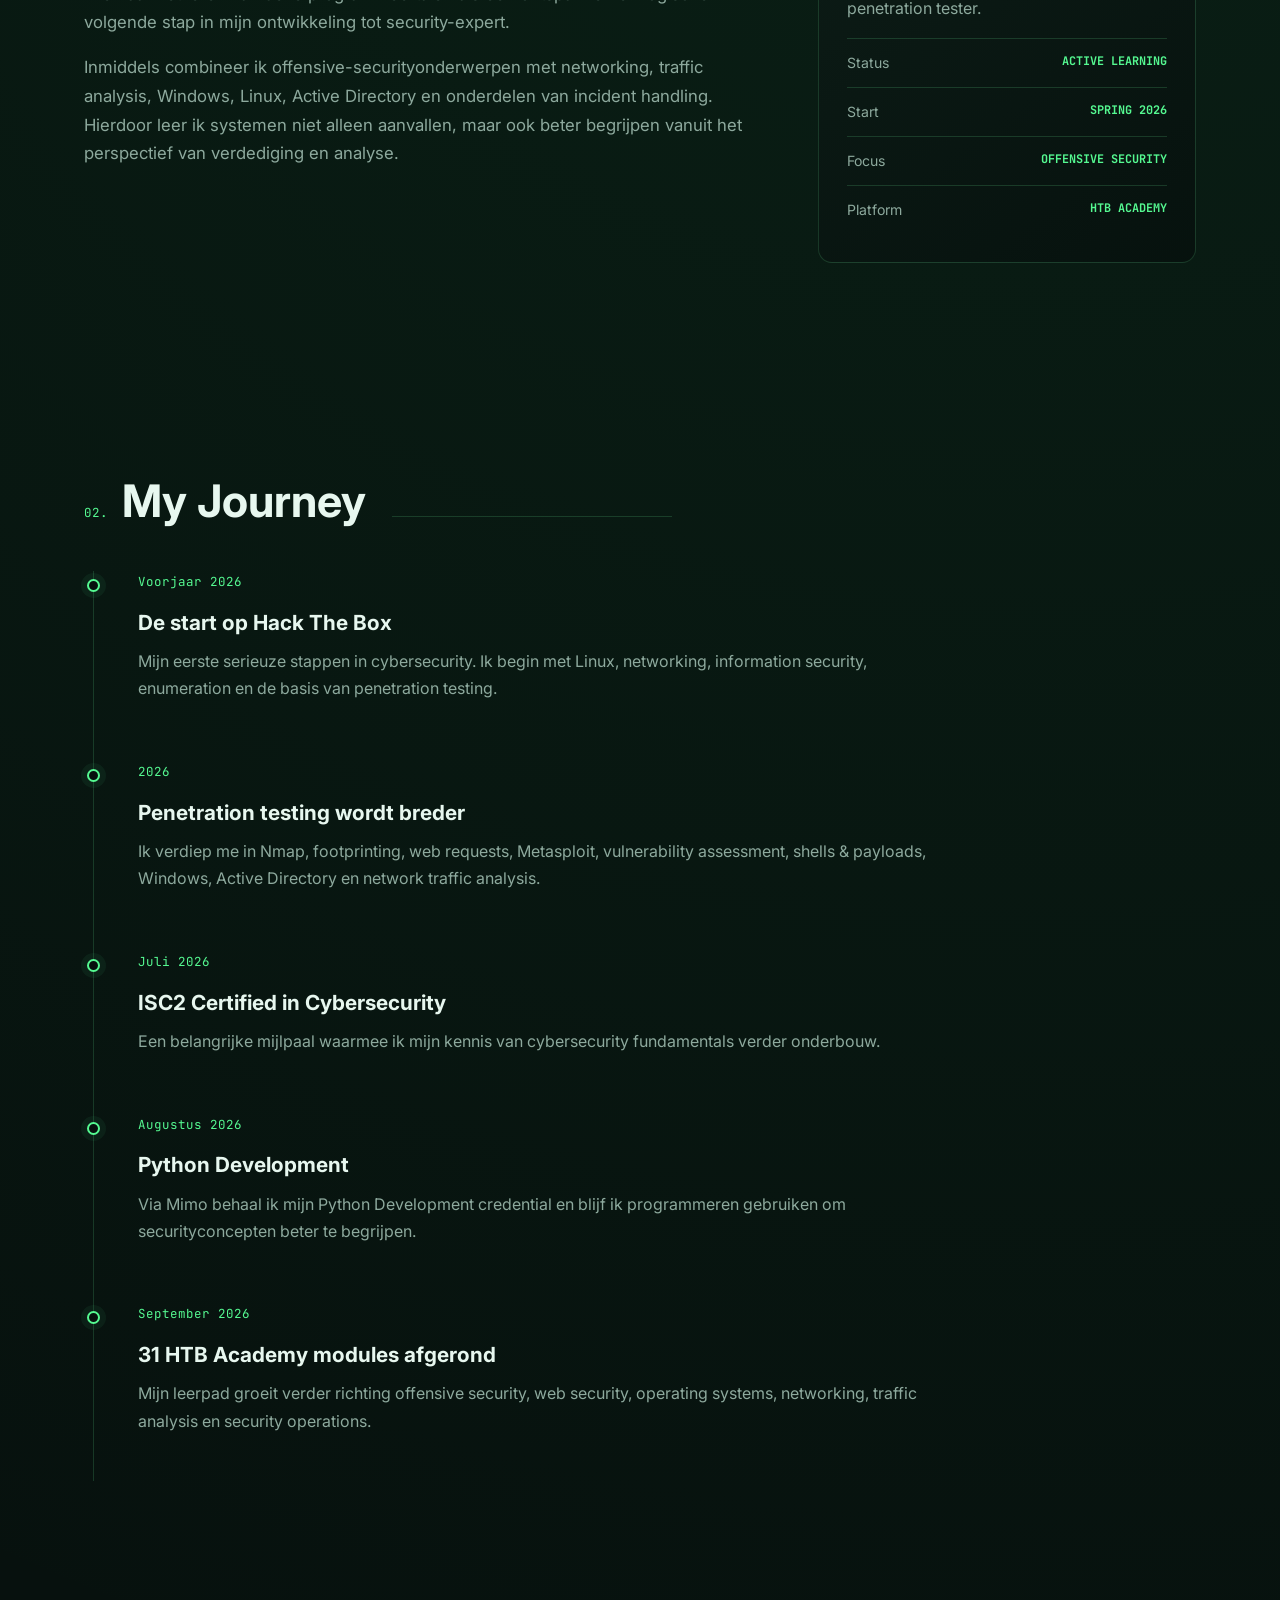
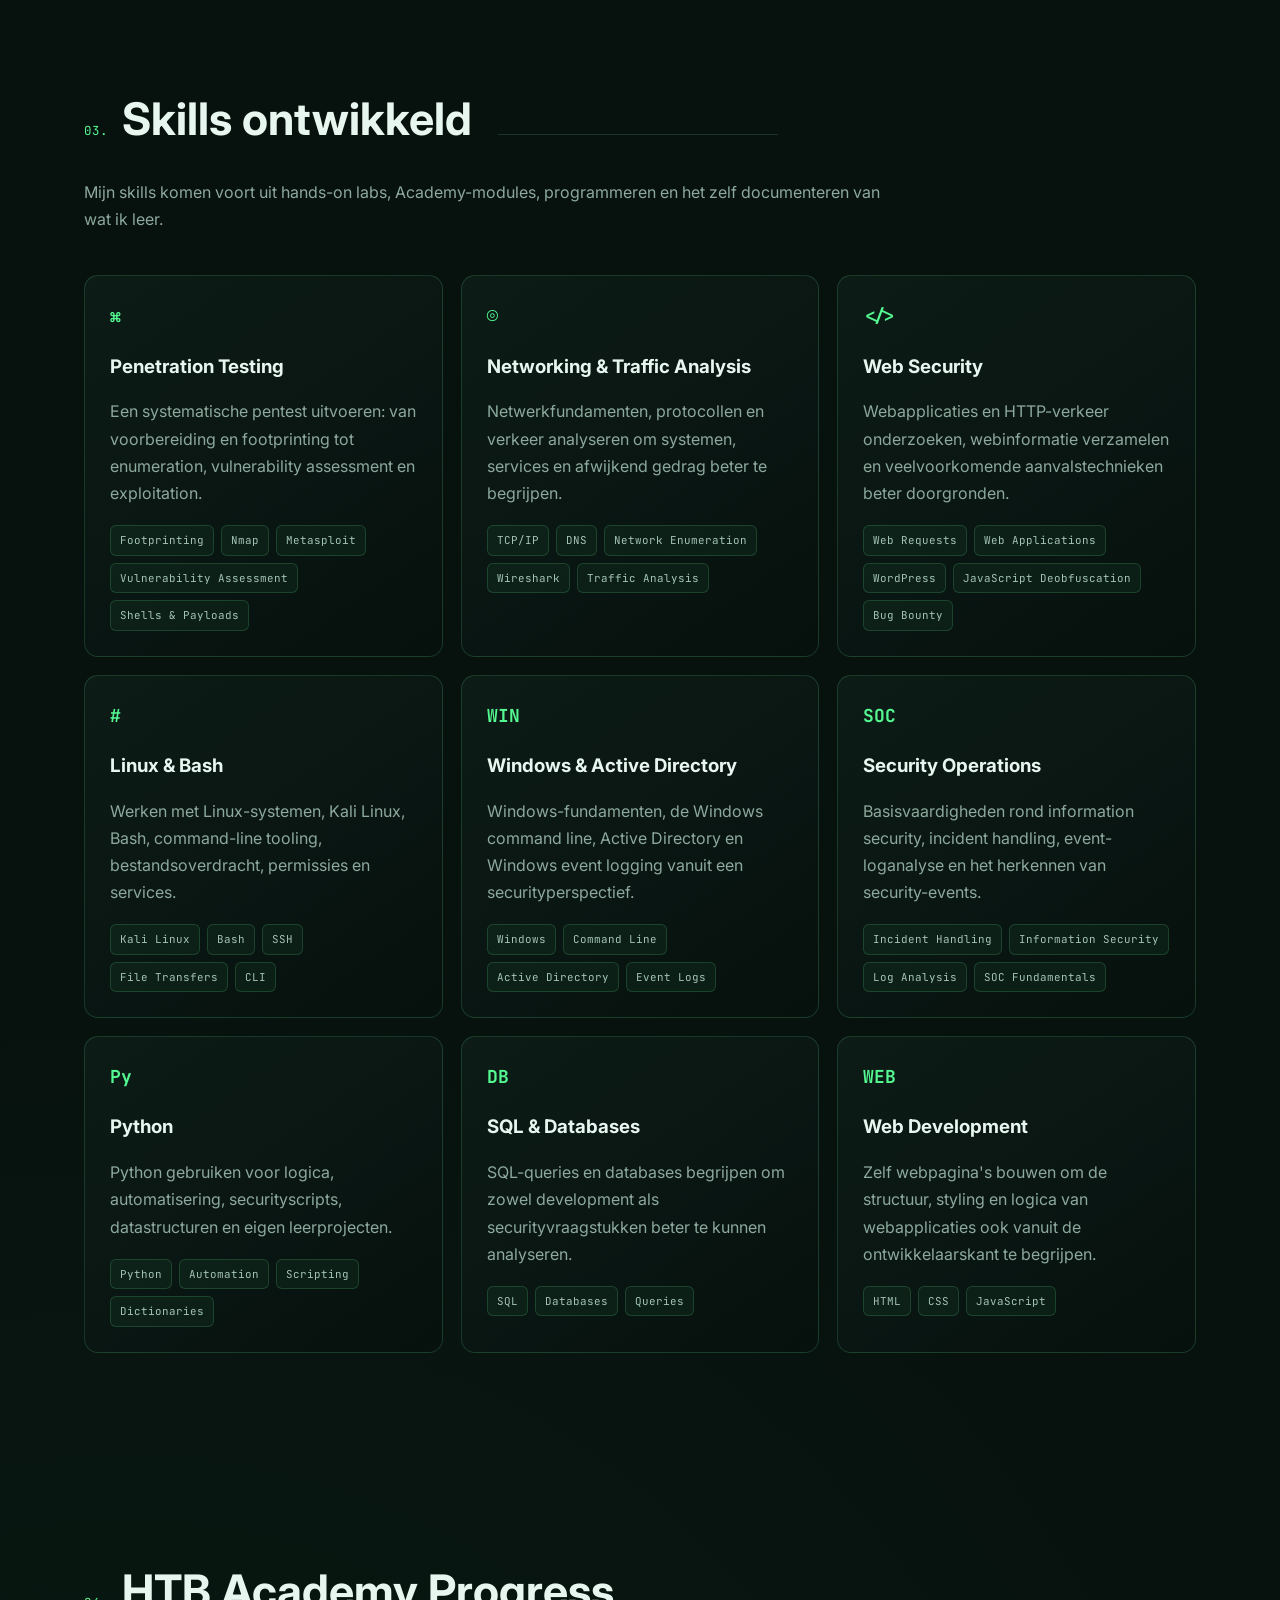
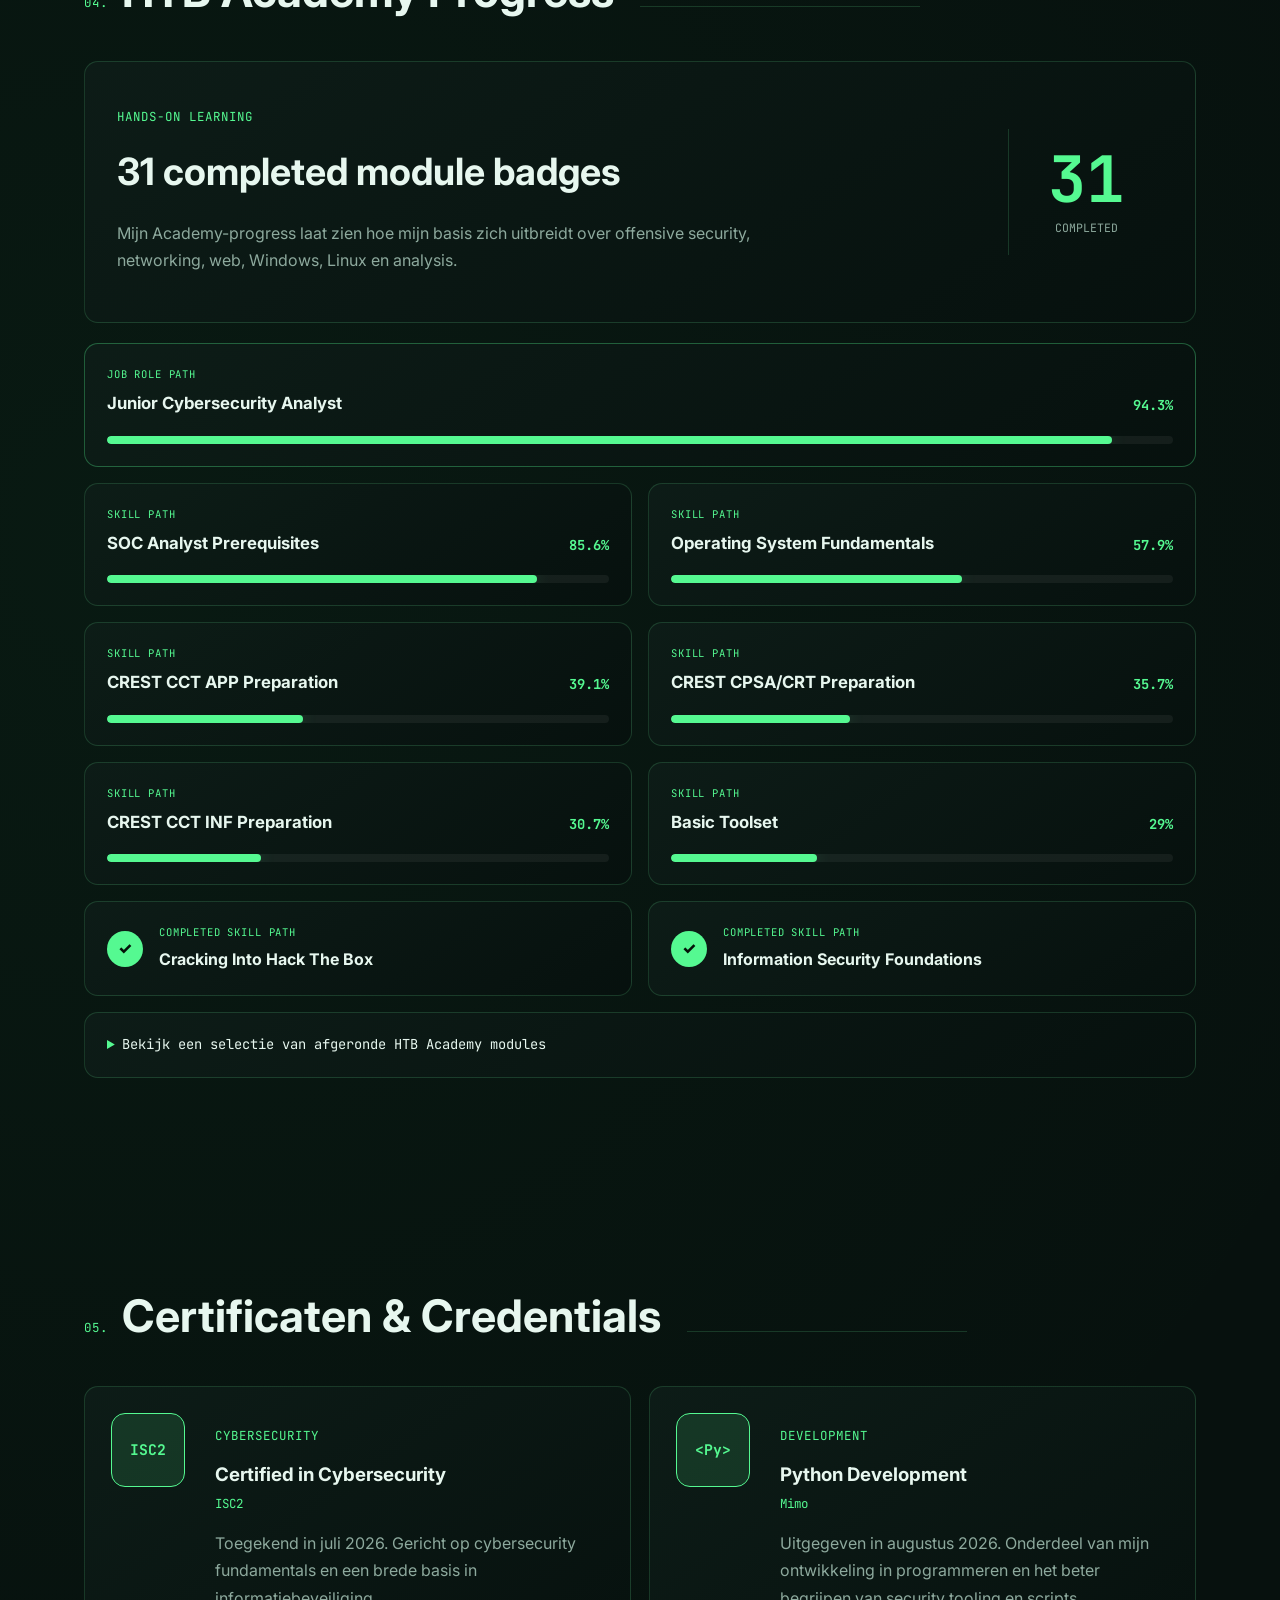
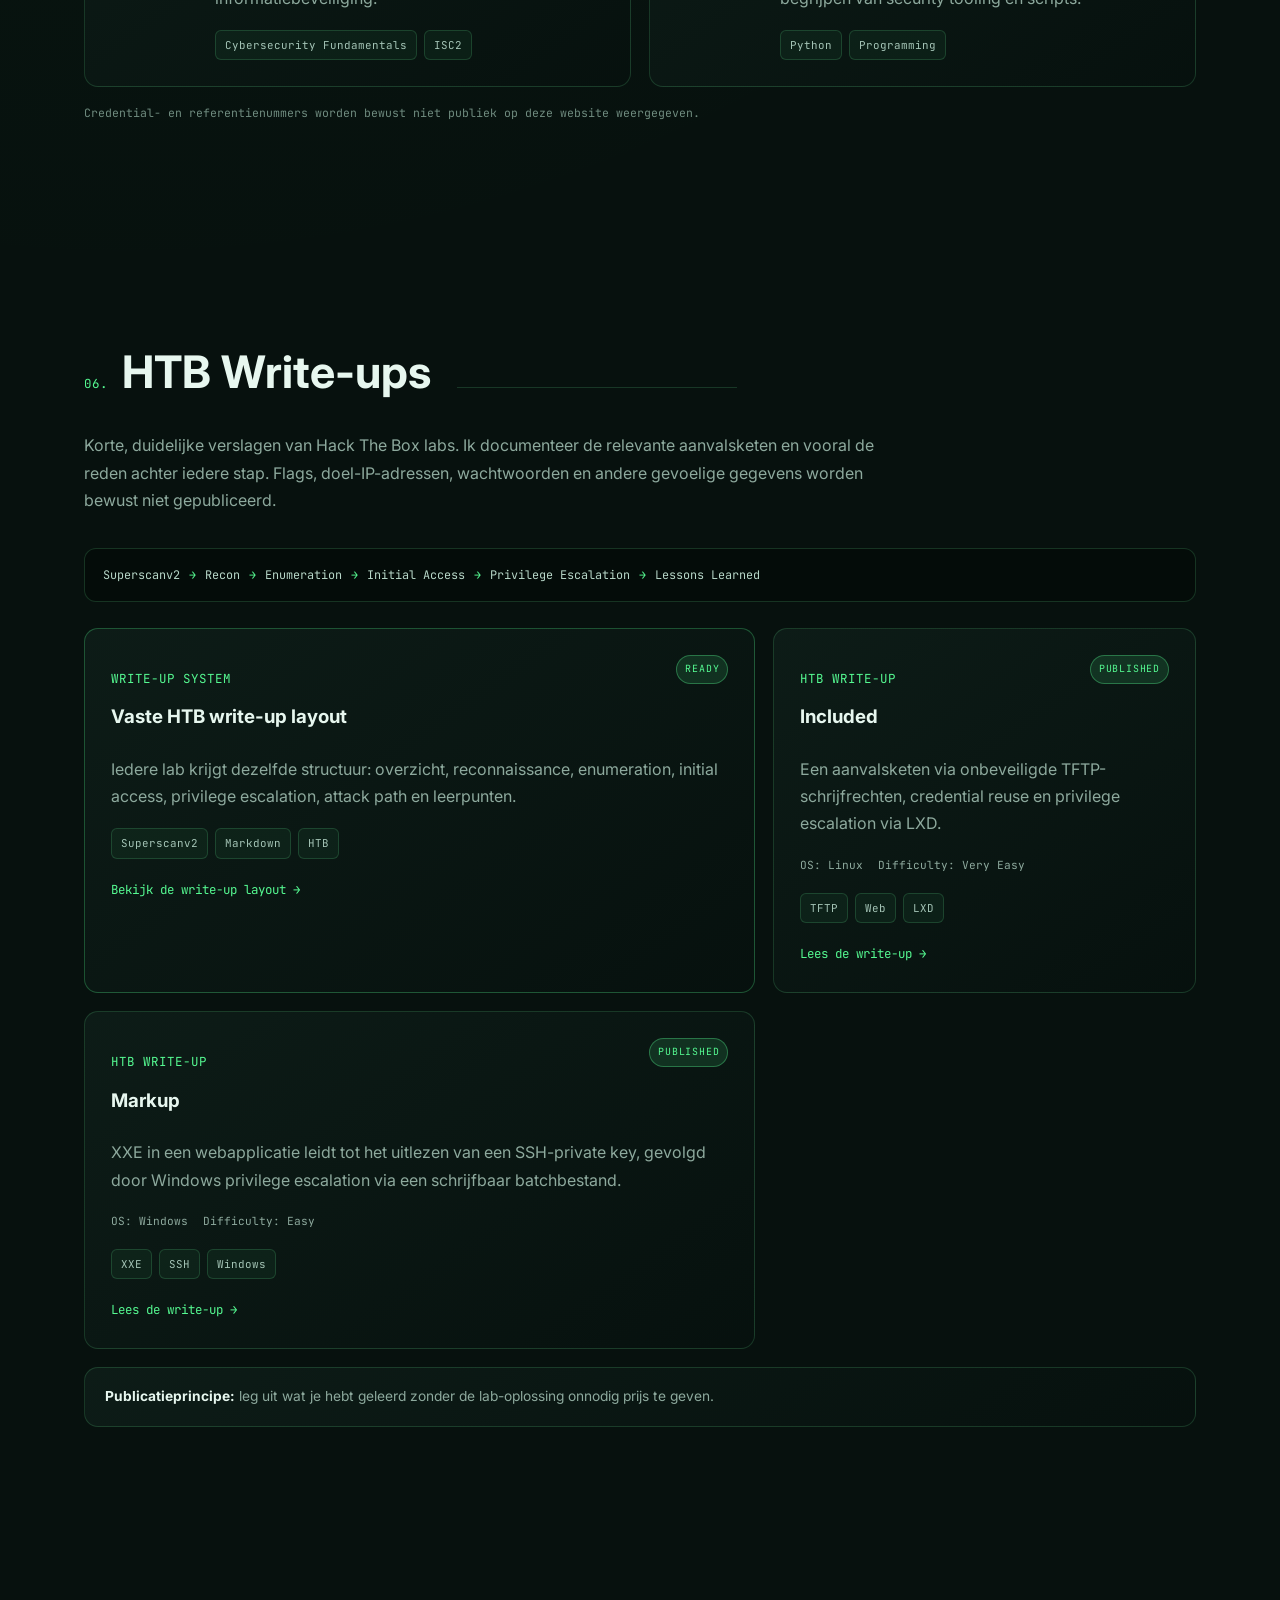
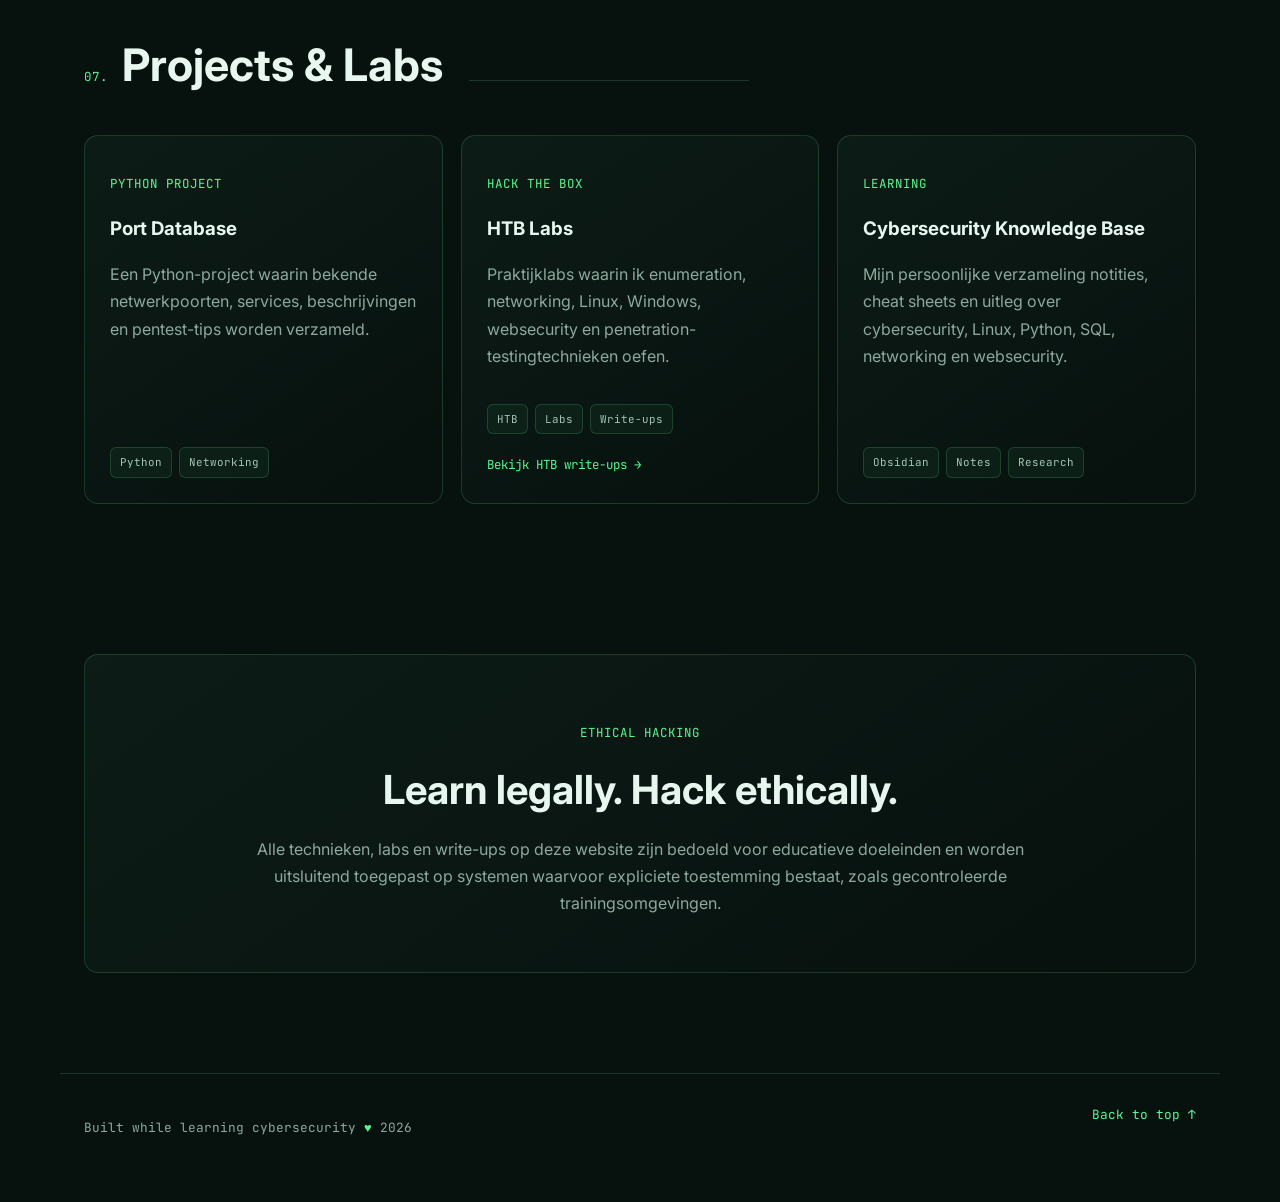
==== commit 0b585aab: "Update logo link text from 'Azzemon' to 'RootV3x'" ====
--- a/index.html
+++ b/index.html
@@ -20,7 +20,7 @@
 
 <body>
   <header class="site-header">
-    <a class="logo" href="#home"><span>&gt;_</span> Azzemon</a>
+    <a class="logo" href="#home"><span>&gt;_</span> RootV3x</a>
 
     <button
       class="menu-toggle"
